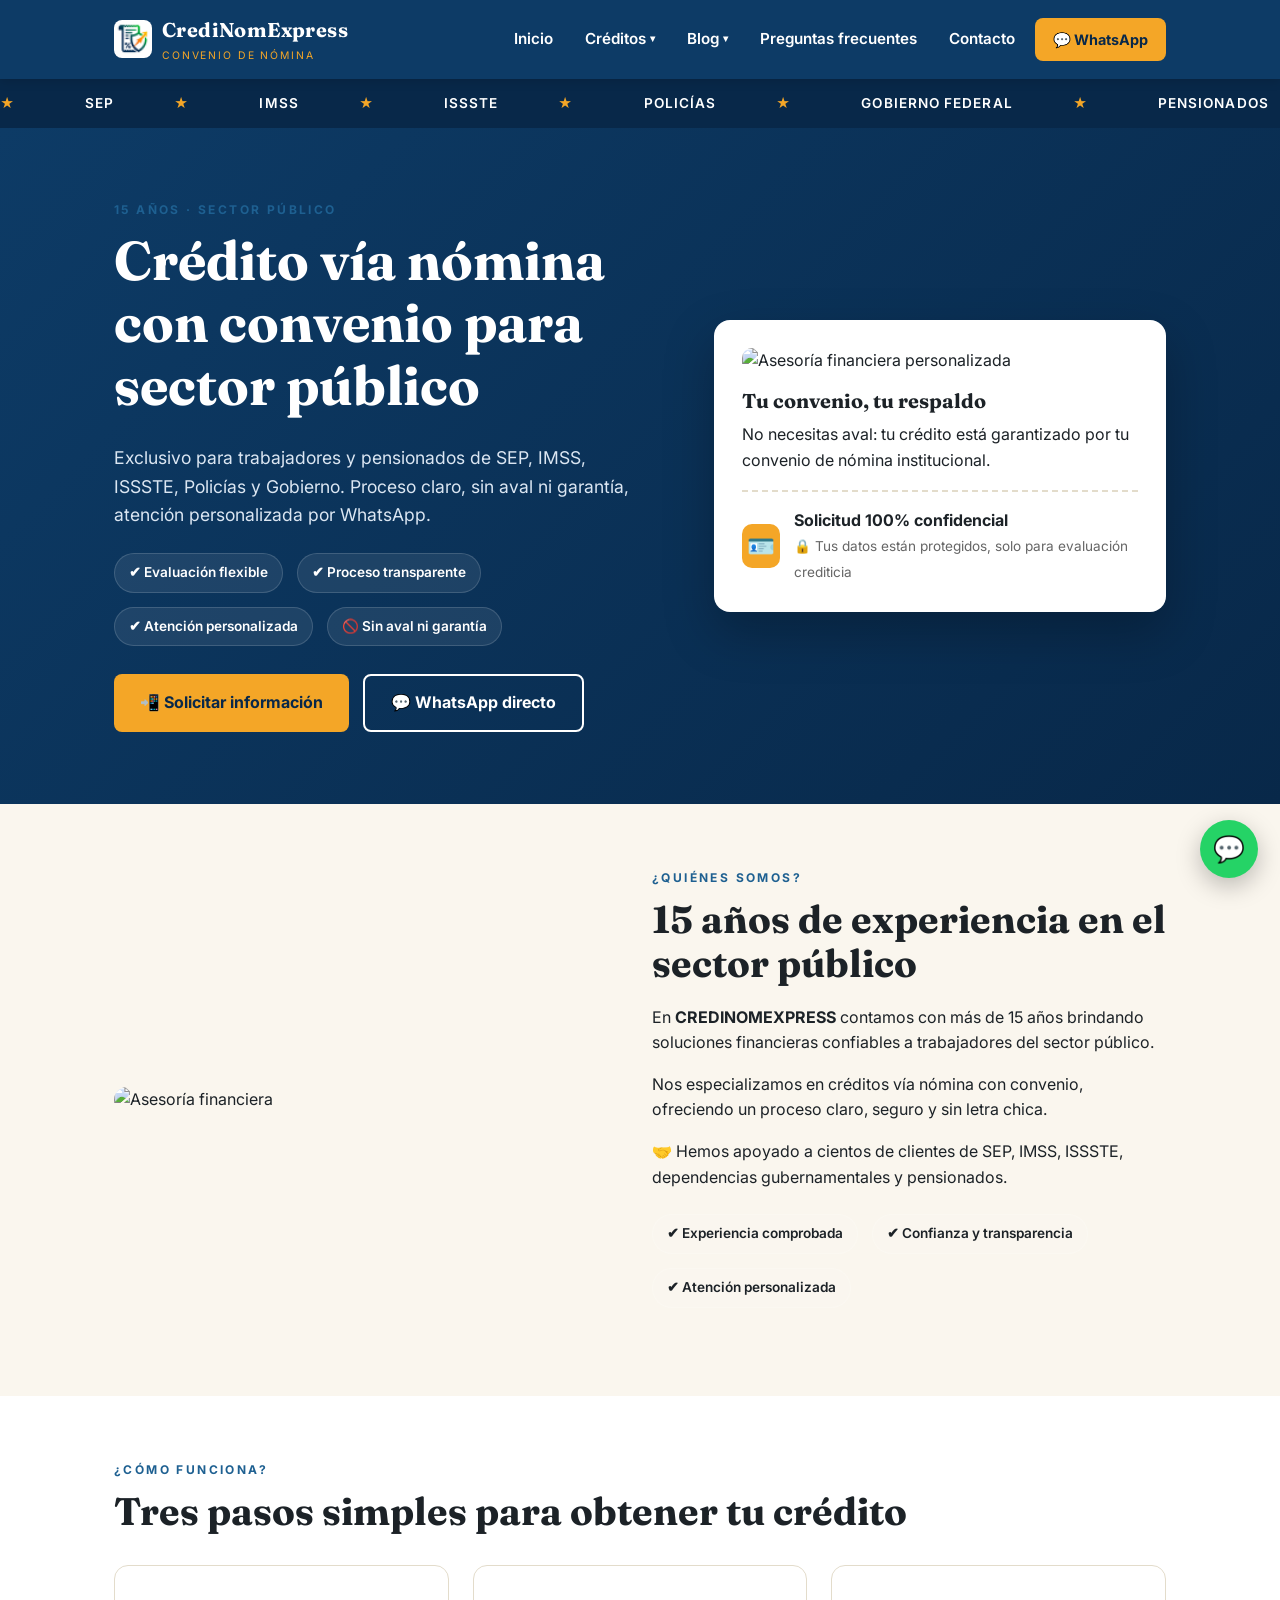
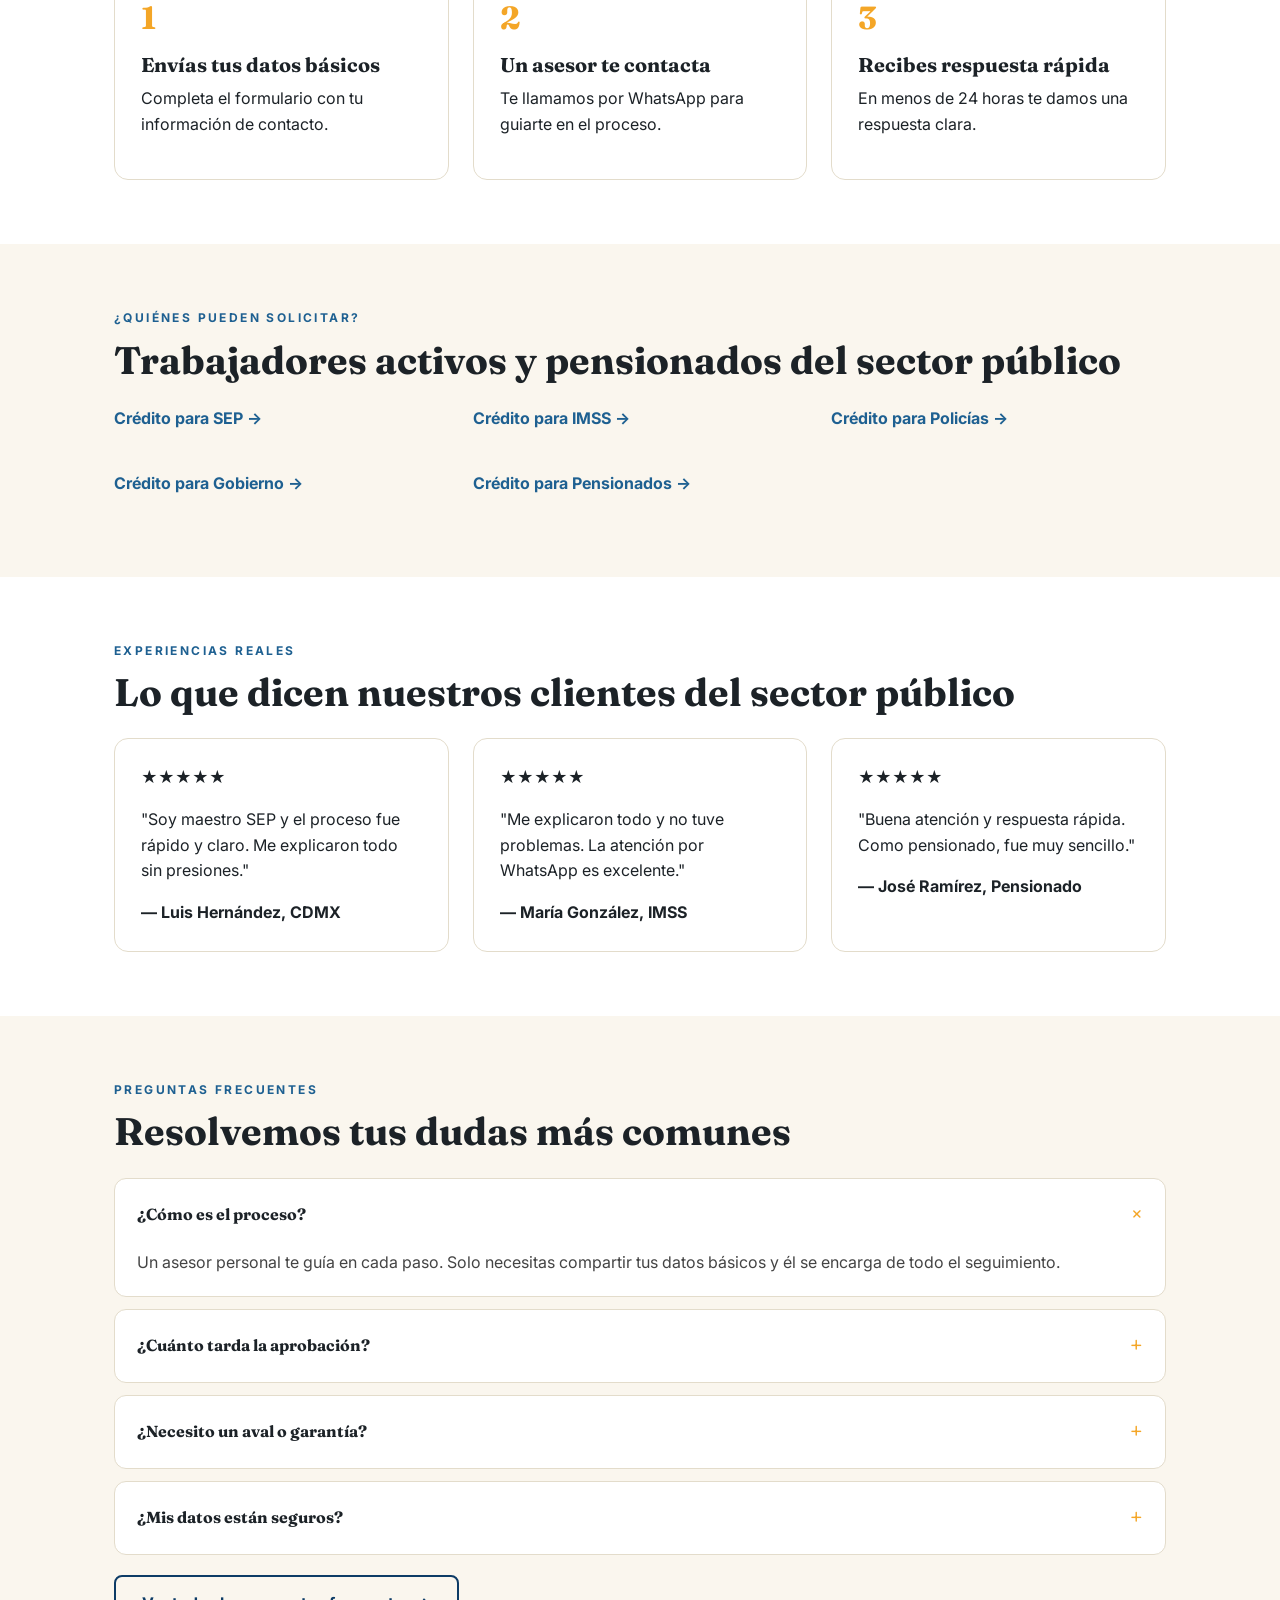
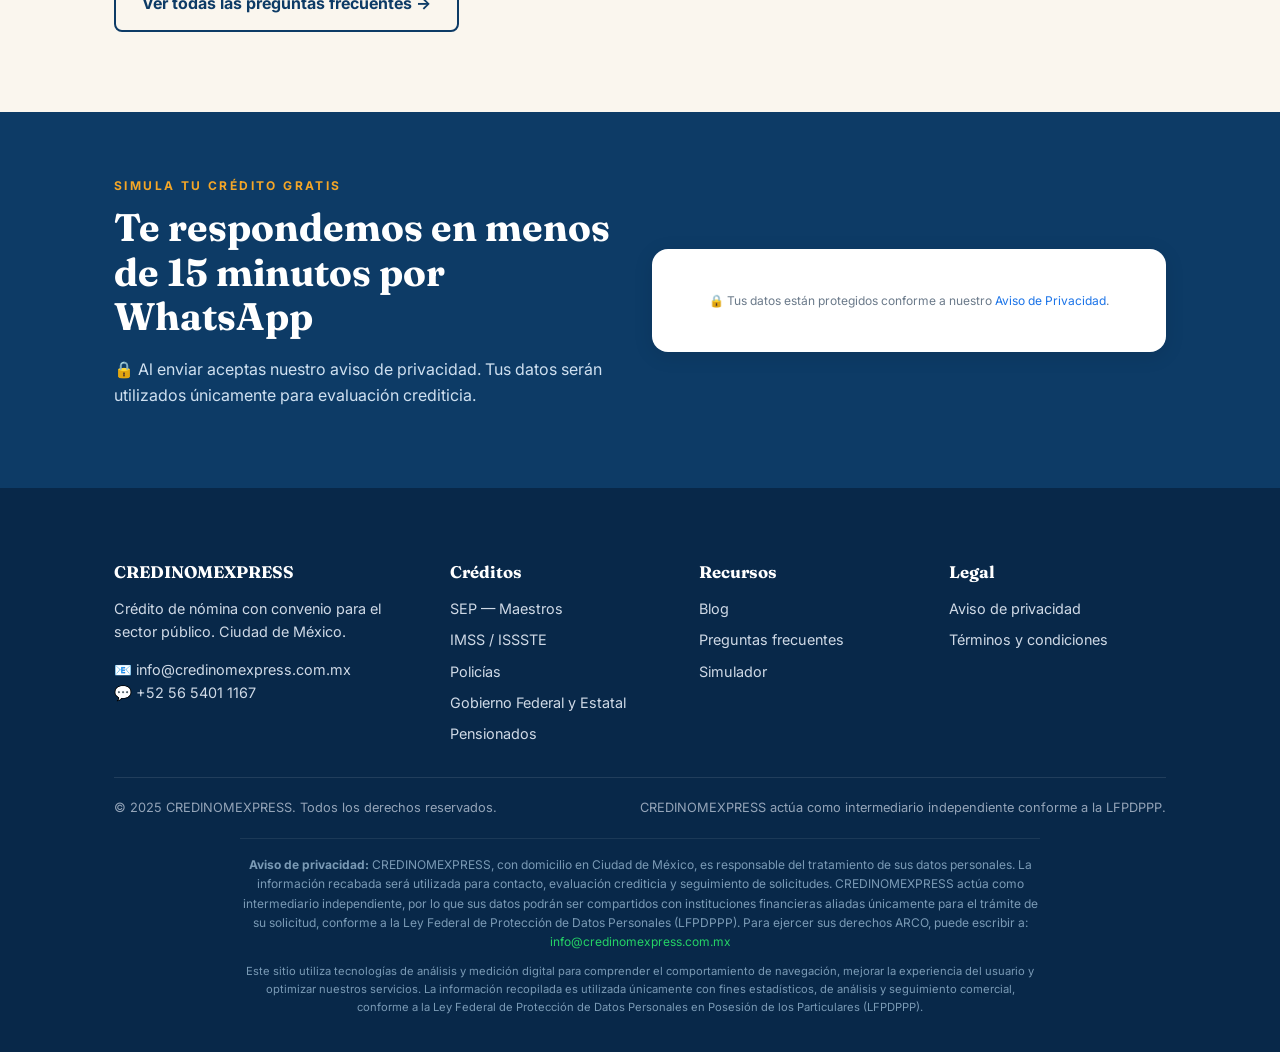
==== index.html @ f8ee7126 "Update index.html" ====
<!DOCTYPE html>
<html lang="es">
<head>
    <meta charset="UTF-8">
    <meta name="viewport" content="width=device-width, initial-scale=1.0">
    <title>Crédito vía nómina para sector público | CrediNomExpress</title>
    <meta name="description" content="Crédito vía nómina con convenio para SEP, IMSS, ISSSTE, policías y pensionados. Sin aval, tasa preferencial. Solicita información gratis.">
    <link rel="canonical" href="https://credinomexpress.com.mx/">
    
    <!-- ===== HREFLANG ===== -->
    <link rel="alternate" hreflang="es-MX" href="https://credinomexpress.com.mx/">
    
    <!-- ===== FAVICON CON RUTAS ABSOLUTAS (RESPALDO) ===== -->
    <link rel="icon" href="https://credinomexpress.github.io/nomina/favicon.ico" sizes="any">
    <link rel="icon" type="image/png" sizes="32x32" href="https://credinomexpress.github.io/nomina/favicon-32x32.png">
    <link rel="icon" type="image/png" sizes="16x16" href="https://credinomexpress.github.io/nomina/favicon-16x16.png">
    <link rel="apple-touch-icon" sizes="180x180" href="https://credinomexpress.github.io/nomina/apple-touch-icon.png">
    <link rel="manifest" href="https://credinomexpress.github.io/nomina/site.webmanifest">
    
    <!-- ===== FUENTES Y ESTILOS ===== -->
    <link rel="preconnect" href="https://fonts.googleapis.com">
    <link rel="preconnect" href="https://fonts.gstatic.com" crossorigin>
    <link href="https://fonts.googleapis.com/css2?family=Fraunces:ital,opsz,wght@0,9..144,400..900;1,9..144,400..700&family=Inter:wght@400;500;600;700;800&display=swap" rel="stylesheet">
    <link rel="stylesheet" href="styles.css">
</head>
    
<!-- ===== AGREGADO: Google Analytics (GA4) ===== -->
<script async src="https://www.googletagmanager.com/gtag/js?id=G-FH7D3DF00B"></script>
<script>
window.dataLayer = window.dataLayer || [];
function gtag(){dataLayer.push(arguments);}
gtag('js', new Date());
gtag('config', 'G-FH7D3DF00B');
</script>

<!-- ===== AGREGADO: Meta Pixel (Facebook) ===== -->
<script>
!function(f,b,e,v,n,t,s)
{if(f.fbq)return;n=f.fbq=function(){n.callMethod?
n.callMethod.apply(n,arguments):n.queue.push(arguments)};
if(!f._fbq)f._fbq=n;n.push=n;n.loaded=!0;n.version='2.0';
n.queue=[];t=b.createElement(e);t.async=!0;
t.src=v;s=b.getElementsByTagName(e)[0];
s.parentNode.insertBefore(t,s)}(window, document,'script',
'https://connect.facebook.net/en_US/fbevents.js');
fbq('init', '1771130073850410');
fbq('track', 'PageView');
</script>
<noscript><img height="1" width="1" style="display:none"
src="https://www.facebook.com/tr?id=1771130073850410&ev=PageView&noscript=1"
/></noscript>
<!-- End Meta Pixel Code -->

<!-- ===== AGREGADO: Microsoft Clarity ===== -->
<script type="text/javascript">
    (function(c,l,a,r,i,t,y){
        c[a]=c[a]||function(){(c[a].q=c[a].q||[]).push(arguments)};
        t=l.createElement(r);t.async=1;t.src="https://www.clarity.ms/tag/"+i;
        y=l.getElementsByTagName(r)[0];y.parentNode.insertBefore(t,y);
    })(window, document, "clarity", "script", "wp3h6t6vh0");
</script>

<meta property="og:url" content="https://credinomexpress.com.mx/">
<meta property="og:title" content="Crédito vía nómina para sector público | CrediNomExpress">
<meta property="og:description" content="Crédito vía nómina con convenio para SEP, IMSS, ISSSTE, policías y pensionados. Sin aval, tasa preferencial.">
<meta name="twitter:card" content="summary_large_image">
<meta name="twitter:title" content="Crédito vía nómina para sector público | CrediNomExpress">
<meta name="twitter:description" content="Crédito vía nómina con convenio para SEP, IMSS, ISSSTE, policías y pensionados. Sin aval, tasa preferencial.">

<!-- ===== AGREGADO: Schema.org ===== -->
<script type="application/ld+json">
{
  "@context": "https://schema.org",
  "@type": "FinancialService",
  "name": "CrediNomExpress",
  "image": "https://credinomexpress.github.io/convenionomina/favicon.jpg",
  "url": "https://credinomexpress.github.io/nomina/",
  "telephone": "+52 56 5401 1167",
  "priceRange": "$$",
  "description": "Crédito vía nómina con convenio para trabajadores del sector público en México.",
  "address": {
    "@type": "PostalAddress",
    "streetAddress": "Ciudad de México",
    "addressLocality": "Ciudad de México",
    "postalCode": "07000",
    "addressCountry": "MX"
  },
  "areaServed": "MX",
  "sameAs": ["https://wa.me/525654011167"]
}
</script>

<script type="application/ld+json">
{
  "@context": "https://schema.org",
  "@type": "FAQPage",
  "mainEntity": [
    {
      "@type": "Question",
      "name": "¿Cuánto tiempo tarda la aprobación?",
      "acceptedAnswer": {
        "@type": "Answer",
        "text": "La pre-aprobación se entrega en menos de 24 horas hábiles."
      }
    },
    {
      "@type": "Question",
      "name": "¿Necesito un aval?",
      "acceptedAnswer": {
        "@type": "Answer",
        "text": "No, el crédito está respaldado por tu convenio de nómina."
      }
    },
    {
      "@type": "Question",
      "name": "¿Qué documentos necesito?",
      "acceptedAnswer": {
        "@type": "Answer",
        "text": "Identificación oficial, comprobante de nómina y CURP."
      }
    }
  ]
}
</script>

</head>
<body>

<header class="site">
  <div class="nav">
    <a href="index.html" class="brand">
     <img src="https://credinomexpress.github.io/nomina/favicon-32x32.png" alt="CrediNomExpress" width="32" height="32">
      <span>CrediNomExpress<span class="sub">Convenio de nómina</span></span>
    </a>
    <button class="nav-toggle" aria-label="Abrir menú">☰</button>
    <nav class="menu">
      <ul>
        <li><a href="index.html" class="top">Inicio</a></li>
        <li>
          <a href="#" class="top">Créditos <span class="caret">▾</span></a>
          <ul class="submenu">
            <li><a href="sep.html"><span class="icon">👩‍🏫</span> SEP — Maestros</a></li>
            <li><a href="imss.html"><span class="icon">🏥</span> IMSS / ISSSTE</a></li>
            <li><a href="policias.html"><span class="icon">👮</span> Policías</a></li>
            <li><a href="gobierno.html"><span class="icon">🏛️</span> Gobierno Federal y Estatal</a></li>
            <li><a href="pensionados.html"><span class="icon">👴</span> Pensionados</a></li>
          </ul>
        </li>
        <li>
          <a href="blog.html" class="top">Blog <span class="caret">▾</span></a>
          <ul class="submenu">
            <li><a href="blog.html"><span class="icon">📰</span> Todos los artículos</a></li>
            <li><a href="que-es-credito-nomina.html"><span class="icon">📘</span> Qué es un crédito vía nómina</a></li>
            <li><a href="requisitos-pensionados.html"><span class="icon">👴</span> Requisitos para pensionados</a></li>
            <li><a href="mejorar-buro-credito.html"><span class="icon">📈</span> Cómo mejorar tu buró</a></li>
          </ul>
        </li>
        <li><a href="faqs.html" class="top">Preguntas frecuentes</a></li>
        <li><a href="index.html#contacto" class="top">Contacto</a></li>
      </ul>
      <a href="https://wa.me/525654011167?text=Hola,%20quiero%20información%20sobre%20el%20crédito%20vía%20nómina" class="cta-mini">💬 WhatsApp</a>
    </nav>
  </div>
</header>

<div class="cred-bar">
  <div class="cred-track">
    <span>★</span>SEP <span>★</span> IMSS <span>★</span> ISSSTE <span>★</span> Policías <span>★</span> Gobierno Federal <span>★</span> Pensionados
    <span>★</span>SEP <span>★</span> IMSS <span>★</span> ISSSTE <span>★</span> Policías <span>★</span> Gobierno Federal <span>★</span> Pensionados
  </div>
</div>

<section class="hero">
  <div class="container">
    <div>
      <div class="eyebrow">15 años · Sector público</div>
      <h1>Crédito vía nómina con convenio para sector público</h1>
      <p class="lead">Exclusivo para trabajadores y pensionados de SEP, IMSS, ISSSTE, Policías y Gobierno. Proceso claro, sin aval ni garantía, atención personalizada por WhatsApp.</p>
      <ul class="checks">
        <li>✔ Evaluación flexible</li>
        <li>✔ Proceso transparente</li>
        <li>✔ Atención personalizada</li>
        <li>🚫 Sin aval ni garantía</li>
      </ul>
      <div class="hero-actions">
        <a href="#formulario" class="btn btn-primary">📲 Solicitar información</a>
        <a href="https://wa.me/525654011167?text=Hola,%20quiero%20información%20sobre%20el%20crédito%20vía%20nómina" class="btn btn-ghost">💬 WhatsApp directo</a>
      </div>
    </div>
    <div class="hero-card">
      <img src="https://images.pexels.com/photos/3184292/pexels-photo-3184292.jpeg?auto=compress&w=800" alt="Asesoría financiera personalizada">
      <h3>Tu convenio, tu respaldo</h3>
      <p>No necesitas aval: tu crédito está garantizado por tu convenio de nómina institucional.</p>
      <div class="id-badge">
        <div class="dot">🪪</div>
        <div>
          <strong>Solicitud 100% confidencial</strong><br>
          <span style="font-size:.85rem;color:#666">🔒 Tus datos están protegidos, solo para evaluación crediticia</span>
        </div>
      </div>
    </div>
  </div>
</section>

<section class="section" id="nosotros">
  <div class="container grid grid-2" style="align-items:center;">
    <div>
      <img src="https://images.pexels.com/photos/3184465/pexels-photo-3184465.jpeg?auto=compress&w=800" alt="Asesoría financiera" style="border-radius:14px;">
    </div>
    <div>
      <div class="eyebrow">¿Quiénes somos?</div>
      <h2>15 años de experiencia en el sector público</h2>
      <p>En <strong>CREDINOMEXPRESS</strong> contamos con más de 15 años brindando soluciones financieras confiables a trabajadores del sector público.</p>
      <p>Nos especializamos en créditos vía nómina con convenio, ofreciendo un proceso claro, seguro y sin letra chica.</p>
      <p>🤝 Hemos apoyado a cientos de clientes de SEP, IMSS, ISSSTE, dependencias gubernamentales y pensionados.</p>
      <ul class="checks">
        <li>✔ Experiencia comprobada</li>
        <li>✔ Confianza y transparencia</li>
        <li>✔ Atención personalizada</li>
      </ul>
    </div>
  </div>
</section>

<section class="section" style="background:#fff;" id="como-funciona">
  <div class="container">
    <div class="eyebrow">¿Cómo funciona?</div>
    <h2>Tres pasos simples para obtener tu crédito</h2>
    <div class="grid grid-3" style="margin-top:32px;">
      <div class="card">
        <div class="num">1</div>
        <h3>Envías tus datos básicos</h3>
        <p>Completa el formulario con tu información de contacto.</p>
      </div>
      <div class="card">
        <div class="num">2</div>
        <h3>Un asesor te contacta</h3>
        <p>Te llamamos por WhatsApp para guiarte en el proceso.</p>
      </div>
      <div class="card">
        <div class="num">3</div>
        <h3>Recibes respuesta rápida</h3>
        <p>En menos de 24 horas te damos una respuesta clara.</p>
      </div>
    </div>
  </div>
</section>

<section class="section" id="quienes-pueden">
  <div class="container">
    <div class="eyebrow">¿Quiénes pueden solicitar?</div>
    <h2>Trabajadores activos y pensionados del sector público</h2>
    <div class="grid grid-3" style="margin-top:24px;">
      <p><a href="sep.html" style="font-weight:700;color:var(--blue);">Crédito para SEP →</a></p>
      <p><a href="imss.html" style="font-weight:700;color:var(--blue);">Crédito para IMSS →</a></p>
      <p><a href="policias.html" style="font-weight:700;color:var(--blue);">Crédito para Policías →</a></p>
      <p><a href="gobierno.html" style="font-weight:700;color:var(--blue);">Crédito para Gobierno →</a></p>
      <p><a href="pensionados.html" style="font-weight:700;color:var(--blue);">Crédito para Pensionados →</a></p>
    </div>
  </div>
</section>

<section class="section" style="background:#fff;">
  <div class="container">
    <div class="eyebrow">Experiencias reales</div>
    <h2>Lo que dicen nuestros clientes del sector público</h2>
    <div class="grid grid-3" style="margin-top:24px;">
      <div class="card">
        <p>★★★★★</p>
        <p>"Soy maestro SEP y el proceso fue rápido y claro. Me explicaron todo sin presiones."</p>
        <strong>— Luis Hernández, CDMX</strong>
      </div>
      <div class="card">
        <p>★★★★★</p>
        <p>"Me explicaron todo y no tuve problemas. La atención por WhatsApp es excelente."</p>
        <strong>— María González, IMSS</strong>
      </div>
      <div class="card">
        <p>★★★★★</p>
        <p>"Buena atención y respuesta rápida. Como pensionado, fue muy sencillo."</p>
        <strong>— José Ramírez, Pensionado</strong>
      </div>
    </div>
  </div>
</section>

<section class="section">
  <div class="container">
    <div class="eyebrow">Preguntas frecuentes</div>
    <h2>Resolvemos tus dudas más comunes</h2>
    <div style="margin-top:24px;">
      <details class="faq-item" open>
        <summary>¿Cómo es el proceso?</summary>
        <div class="answer">Un asesor personal te guía en cada paso. Solo necesitas compartir tus datos básicos y él se encarga de todo el seguimiento.</div>
      </details>
      <details class="faq-item">
        <summary>¿Cuánto tarda la aprobación?</summary>
        <div class="answer">Generalmente recibes una respuesta definitiva en menos de 24 horas hábiles después de enviar tu información.</div>
      </details>
      <details class="faq-item">
        <summary>¿Necesito un aval o garantía?</summary>
        <div class="answer">No. El crédito está respaldado por tu convenio de nómina, no requieres aval ni garantía adicional.</div>
      </details>
      <details class="faq-item">
        <summary>¿Mis datos están seguros?</summary>
        <div class="answer">Sí. Cumplimos con la Ley Federal de Protección de Datos Personales. Tus datos se usan únicamente para evaluación crediticia.</div>
      </details>
    </div>
    <p style="margin-top:20px;"><a href="faqs.html" class="btn btn-outline-navy">Ver todas las preguntas frecuentes →</a></p>
  </div>
</section>

<!-- ===== FORMULARIO HUBSPOT ===== -->
<section class="section" id="formulario" style="background:var(--navy);color:#fff;">
  <div class="container grid grid-2" style="align-items:center;">
    <div>
      <div class="eyebrow" style="color:var(--amber);">Simula tu crédito GRATIS</div>
      <h2>Te respondemos en menos de 15 minutos por WhatsApp</h2>
      <p style="color:#cfe0f0;">🔒 Al enviar aceptas nuestro aviso de privacidad. Tus datos serán utilizados únicamente para evaluación crediticia.</p>
    </div>
    
    <!-- ===== FORMULARIO HUBSPOT ===== -->
    <div style="background:#fff;border-radius:16px;padding:30px;box-shadow:0 4px 20px rgba(0,0,0,0.1);">
      <div class="hs-form-frame" data-region="na1" data-form-id="e3d33ce1-05ed-4b65-8d20-032bb84ae0b3" data-portal-id="51668399"></div>
      <p style="font-size:0.75rem;color:#6b7a8a;margin-top:12px;text-align:center;">
        🔒 Tus datos están protegidos conforme a nuestro <a href="#" style="color:#1a73e8;">Aviso de Privacidad</a>.
      </p>
    </div>
  </div>
</section>
<script src="https://js.hsforms.net/forms/embed/51668399.js" defer></script>

<footer class="site" id="contacto">
  <div class="container">
    <div class="foot-grid">
      <div>
        <h4>CREDINOMEXPRESS</h4>
        <p>Crédito de nómina con convenio para el sector público. Ciudad de México.</p>
        <p>📧 info@credinomexpress.com.mx<br>💬 <a href="https://wa.me/525654011167">+52 56 5401 1167</a></p>
      </div>
      <div>
        <h4>Créditos</h4>
        <ul>
          <li><a href="sep.html">SEP — Maestros</a></li>
          <li><a href="imss.html">IMSS / ISSSTE</a></li>
          <li><a href="policias.html">Policías</a></li>
          <li><a href="gobierno.html">Gobierno Federal y Estatal</a></li>
          <li><a href="pensionados.html">Pensionados</a></li>
        </ul>
      </div>
      <div>
        <h4>Recursos</h4>
        <ul>
          <li><a href="blog.html">Blog</a></li>
          <li><a href="faqs.html">Preguntas frecuentes</a></li>
          <li><a href="index.html#formulario">Simulador</a></li>
        </ul>
      </div>
      <div>
        <h4>Legal</h4>
        <ul>
          <li><a href="#">Aviso de privacidad</a></li>
          <li><a href="#">Términos y condiciones</a></li>
        </ul>
      </div>
    </div>
    <div class="foot-bottom">
      <span>© 2025 CREDINOMEXPRESS. Todos los derechos reservados.</span>
      <span>CREDINOMEXPRESS actúa como intermediario independiente conforme a la LFPDPPP.</span>
    </div>
    <!-- ===== AGREGADO: Aviso de privacidad extendido ===== -->
    <div style="margin-top:20px;padding-top:16px;border-top:1px solid rgba(255,255,255,0.08);font-size:0.75rem;color:#7a9ab5;text-align:center;max-width:800px;margin-left:auto;margin-right:auto;">
      <p><b>Aviso de privacidad:</b> CREDINOMEXPRESS, con domicilio en Ciudad de México, es responsable del tratamiento de sus datos personales. La información recabada será utilizada para contacto, evaluación crediticia y seguimiento de solicitudes. CREDINOMEXPRESS actúa como intermediario independiente, por lo que sus datos podrán ser compartidos con instituciones financieras aliadas únicamente para el trámite de su solicitud, conforme a la Ley Federal de Protección de Datos Personales (LFPDPPP). Para ejercer sus derechos ARCO, puede escribir a: <a href="mailto:info@credinomexpress.com.mx" style="color:#25D366;">info@credinomexpress.com.mx</a></p>
      <p style="margin-top:12px;font-size:0.7rem;">Este sitio utiliza tecnologías de análisis y medición digital para comprender el comportamiento de navegación, mejorar la experiencia del usuario y optimizar nuestros servicios. La información recopilada es utilizada únicamente con fines estadísticos, de análisis y seguimiento comercial, conforme a la Ley Federal de Protección de Datos Personales en Posesión de los Particulares (LFPDPPP).</p>
    </div>
  </div>
</footer>

<a href="https://wa.me/525654011167?text=Hola,%20quiero%20información%20sobre%20el%20crédito%20vía%20nómina%20para%20sector%20público." 
   class="wa-float" 
   aria-label="WhatsApp">💬</a>

<script>

// ============================================================
// ===== VALIDACIÓN DE TELÉFONO =====
// ============================================================

function validatePhone(input) {

    input.value = input.value.replace(/\D/g, '').slice(0, 10);

    const errorDiv = document.getElementById('error-telefono');

    if (input.value.length > 0 && input.value.length !== 10) {

        if (errorDiv) {
            errorDiv.style.display = 'block';
        }

        input.style.borderColor = '#e53935';
        input.style.background = '#fff5f5';

    } else {

        if (errorDiv) {
            errorDiv.style.display = 'none';
        }

        input.style.borderColor = 'var(--line)';
        input.style.background = '#ffffff';
    }
}


// ============================================================
// ===== ENVÍO DEL FORMULARIO =====
// ============================================================

function enviarFormulario() {

    // ... resto del código

}


// ============================================================
// ===== SMOOTH SCROLL PARA ENLACES INTERNOS =====
// ============================================================

document.querySelectorAll('a[href^="#"]').forEach(function(anchor) {

    anchor.addEventListener('click', function(e) {

        const target = document.querySelector(this.getAttribute('href'));

        if (target) {

            e.preventDefault();

            target.scrollIntoView({
                behavior: 'smooth'
            });

        }

    });

});

</script>

<!-- ===== MAIN.JS (Menú Hamburguesa y Submenús) ===== -->

<script src="main.js"></script>

</body>
</html>
---- styles.css ----
:root{
  --navy:#0d3b66;
  --navy-dark:#082849;
  --blue:#1e6091;
  --amber:#f4a627;
  --cream:#faf6ee;
  --ink:#1c2227;
  --line:#e3dccb;
  --font-display:"Fraunces", serif;
  --font-body:"Inter", sans-serif;
}

*{box-sizing:border-box;}
html{scroll-behavior:smooth;}
body{
  margin:0;
  font-family:var(--font-body);
  color:var(--ink);
  background:var(--cream);
  line-height:1.6;
}
a{color:inherit;text-decoration:none;}
img{max-width:100%;display:block;}

.container{max-width:1100px;margin:0 auto;padding:0 24px;}

/* ===== HEADER ===== */
header.site{
  background:var(--navy);
  color:#fff;
  position:sticky;
  top:0;
  z-index:100;
  box-shadow:0 2px 10px rgba(0,0,0,.15);
}
.nav{
  display:flex;
  align-items:center;
  justify-content:space-between;
  padding:14px 24px;
  max-width:1100px;
  margin:0 auto;
  position:relative;
}
.brand{
  display:flex;
  align-items:center;
  gap:10px;
  font-family:var(--font-display);
  font-weight:700;
  font-size:1.25rem;
  letter-spacing:.02em;
  z-index:101;
}
.brand img{width:38px;height:38px;border-radius:8px;}
.brand .sub{
  display:block;
  font-family:var(--font-body);
  font-weight:400;
  font-size:.65rem;
  letter-spacing:.18em;
  text-transform:uppercase;
  color:var(--amber);
  margin-top:2px;
}

/* ===== BOTÓN HAMBURGUESA (SIEMPRE VISIBLE EN MÓVIL) ===== */
.nav-toggle{
  display:none;
  background:none;
  border:0;
  color:#fff;
  font-size:1.8rem;
  cursor:pointer;
  padding:4px 8px;
  z-index:101;
  line-height:1;
  font-weight:300;
}

/* ===== MENÚ PRINCIPAL ===== */
nav.menu{
  display:flex;
  gap:6px;
  align-items:center;
}
nav.menu > ul{
  display:flex;
  gap:4px;
  list-style:none;
  margin:0;
  padding:0;
  align-items:center;
}
nav.menu > ul > li{
  position:relative;
}
nav.menu a.top{
  display:flex;
  align-items:center;
  gap:4px;
  padding:10px 14px;
  font-size:.95rem;
  font-weight:600;
  border-radius:6px;
  transition:background .15s;
  white-space:nowrap;
}
nav.menu a.top:hover, nav.menu li.open > a.top{
  background:rgba(255,255,255,.1);
}
nav.menu .caret{
  font-size:.65em;
  transition:transform .15s;
}
nav.menu li.open .caret{
  transform:rotate(180deg);
}

.submenu{
  position:absolute;
  top:100%;
  left:0;
  min-width:230px;
  background:#fff;
  color:var(--ink);
  border-radius:10px;
  box-shadow:0 12px 30px rgba(0,0,0,.18);
  padding:8px;
  list-style:none;
  margin:8px 0 0;
  opacity:0;
  visibility:hidden;
  transform:translateY(8px);
  transition:opacity .15s, transform .15s, visibility .15s;
}
nav.menu li.open .submenu, nav.menu li:hover .submenu{
  opacity:1;
  visibility:visible;
  transform:translateY(0);
}
.submenu li a{
  display:flex;
  align-items:center;
  gap:10px;
  padding:9px 12px;
  border-radius:7px;
  font-size:.9rem;
  font-weight:500;
  color:var(--navy-dark);
}
.submenu li a:hover{
  background:var(--cream);
  color:var(--blue);
}
.submenu .icon{
  font-size:1.1em;
}

.cta-mini{
  background:var(--amber);
  color:var(--navy-dark);
  padding:10px 18px;
  border-radius:8px;
  font-weight:700;
  font-size:.9rem;
}
.cta-mini:hover{
  background:#ffb845;
}

/* ===== HERO / SECTIONS shared ===== */
.section{padding:64px 0;}
.section.tight{padding:40px 0;}
.eyebrow{
  font-family:var(--font-body);
  text-transform:uppercase;
  letter-spacing:.2em;
  font-size:.75rem;
  font-weight:700;
  color:var(--blue);
  margin-bottom:10px;
}
h1,h2,h3{
  font-family:var(--font-display);
  line-height:1.15;
  margin:0 0 .5em;
}
h1{
  font-size:clamp(2.2rem,5vw,3.4rem);
  font-weight:700;
}
h2{
  font-size:clamp(1.6rem,3.5vw,2.4rem);
  font-weight:700;
}
h3{
  font-size:1.25rem;
  font-weight:700;
}
p{margin:0 0 1em;}

.btn{
  display:inline-flex;
  align-items:center;
  gap:8px;
  padding:14px 26px;
  border-radius:8px;
  font-weight:700;
  font-size:1rem;
  transition:transform .12s, box-shadow .12s;
}
.btn-primary{
  background:var(--amber);
  color:var(--navy-dark);
}
.btn-primary:hover{
  transform:translateY(-2px);
  box-shadow:0 8px 20px rgba(244,166,39,.4);
}
.btn-ghost{
  background:transparent;
  border:2px solid #fff;
  color:#fff;
}
.btn-ghost:hover{
  background:rgba(255,255,255,.1);
}
.btn-outline-navy{
  border:2px solid var(--navy);
  color:var(--navy);
}
.btn-outline-navy:hover{
  background:var(--navy);
  color:#fff;
}

/* signature credential bar */
.cred-bar{
  background:var(--navy-dark);
  color:#fff;
  overflow:hidden;
  position:relative;
}
.cred-track{
  display:flex;
  gap:60px;
  white-space:nowrap;
  padding:14px 0;
  animation:scroll-cred 40s linear infinite;
  font-family:var(--font-body);
  font-weight:600;
  letter-spacing:.08em;
  font-size:.85rem;
  text-transform:uppercase;
}
.cred-track span{
  color:var(--amber);
  margin-right:10px;
}
@keyframes scroll-cred{
  from{transform:translateX(0);}
  to{transform:translateX(-50%);}
}
@media (prefers-reduced-motion: reduce){
  .cred-track{animation:none;overflow-x:auto;}
}

/* hero */
.hero{
  background:linear-gradient(135deg,var(--navy) 0%, var(--navy-dark) 100%);
  color:#fff;
  position:relative;
}
.hero .container{
  display:grid;
  grid-template-columns:1.1fr .9fr;
  gap:48px;
  align-items:center;
  padding:72px 24px;
}
.hero h1 em{
  font-style:italic;
  color:var(--amber);
}
.hero .lead{
  font-size:1.1rem;
  color:#dbe6f2;
  max-width:520px;
}
.checks{
  list-style:none;
  padding:0;
  margin:24px 0;
  display:flex;
  flex-wrap:wrap;
  gap:14px;
}
.checks li{
  background:rgba(255,255,255,.08);
  border:1px solid rgba(255,255,255,.15);
  padding:8px 14px;
  border-radius:999px;
  font-size:.85rem;
  font-weight:600;
}
.hero-actions{
  display:flex;
  gap:14px;
  flex-wrap:wrap;
  margin-top:28px;
}
.hero-card{
  background:#fff;
  border-radius:16px;
  padding:28px;
  color:var(--ink);
  box-shadow:0 20px 50px rgba(0,0,0,.25);
}
.hero-card img{
  border-radius:10px;
  margin-bottom:16px;
}
.hero-card .id-badge{
  display:flex;
  align-items:center;
  gap:14px;
  border-top:2px dashed var(--line);
  padding-top:16px;
  margin-top:16px;
}
.id-badge .dot{
  width:44px;
  height:44px;
  border-radius:10px;
  background:var(--amber);
  display:flex;
  align-items:center;
  justify-content:center;
  font-size:1.4rem;
}

/* cards grid */
.grid{display:grid;gap:24px;}
.grid-3{grid-template-columns:repeat(3,1fr);}
.grid-2{grid-template-columns:repeat(2,1fr);}
.card{
  background:#fff;
  border:1px solid var(--line);
  border-radius:14px;
  padding:26px;
}
.card .num{
  font-family:var(--font-display);
  font-size:2rem;
  color:var(--amber);
  font-weight:700;
  margin-bottom:10px;
}

/* breadcrumb / page header */
.page-head{
  background:var(--navy);
  color:#fff;
  padding:48px 0 36px;
}
.page-head .crumb{
  font-size:.85rem;
  color:#bcd0e4;
  margin-bottom:8px;
}
.page-head .crumb a{
  color:var(--amber);
}

/* blog cards */
.post-card{
  background:#fff;
  border:1px solid var(--line);
  border-radius:14px;
  overflow:hidden;
  display:flex;
  flex-direction:column;
}
.post-card img{
  height:170px;
  object-fit:cover;
}
.post-card .body{
  padding:22px;
  display:flex;
  flex-direction:column;
  gap:8px;
  flex:1;
}
.post-card .tag{
  align-self:flex-start;
  background:var(--cream);
  color:var(--blue);
  font-size:.72rem;
  font-weight:700;
  text-transform:uppercase;
  letter-spacing:.08em;
  padding:4px 10px;
  border-radius:999px;
}
.post-card .meta{
  font-size:.8rem;
  color:#7a7a7a;
}
.post-card .more{
  margin-top:auto;
  font-weight:700;
  color:var(--blue);
}

/* article */
.article{max-width:720px;margin:0 auto;}
.article img.cover{
  border-radius:14px;
  margin-bottom:8px;
}
.article h2{margin-top:1.4em;}
.article ul{padding-left:1.2em;}
.article blockquote{
  border-left:4px solid var(--amber);
  padding:8px 0 8px 18px;
  margin:24px 0;
  font-style:italic;
  color:#555;
}

/* faq */
.faq-item{
  background:#fff;
  border:1px solid var(--line);
  border-radius:12px;
  margin-bottom:12px;
  overflow:hidden;
}
.faq-item summary{
  padding:18px 22px;
  font-weight:700;
  cursor:pointer;
  list-style:none;
  display:flex;
  justify-content:space-between;
  align-items:center;
  font-family:var(--font-display);
}
.faq-item summary::-webkit-details-marker{display:none;}
.faq-item summary::after{
  content:"+";
  font-size:1.4rem;
  color:var(--amber);
  font-weight:700;
  transition:transform .15s;
}
.faq-item[open] summary::after{
  transform:rotate(45deg);
}
.faq-item .answer{
  padding:0 22px 20px;
  color:#444;
}
.faq-cat{
  margin:32px 0 14px;
  font-family:var(--font-display);
  color:var(--navy);
  border-bottom:2px solid var(--amber);
  display:inline-block;
  padding-bottom:4px;
}

/* footer */
footer.site{
  background:var(--navy-dark);
  color:#cfd9e6;
  padding:48px 0 24px;
  font-size:.9rem;
}
.foot-grid{
  display:grid;
  grid-template-columns:1.4fr 1fr 1fr 1fr;
  gap:32px;
  margin-bottom:32px;
}
.foot-grid h4{
  color:#fff;
  font-family:var(--font-display);
  margin-bottom:12px;
  font-size:1.05rem;
}
.foot-grid ul{
  list-style:none;
  padding:0;
  margin:0;
  display:flex;
  flex-direction:column;
  gap:8px;
}
.foot-grid a:hover{
  color:var(--amber);
}
.foot-bottom{
  border-top:1px solid rgba(255,255,255,.1);
  padding-top:20px;
  display:flex;
  justify-content:space-between;
  flex-wrap:wrap;
  gap:12px;
  font-size:.8rem;
  color:#94a4b8;
}

/* whatsapp float */
.wa-float{
  position:fixed;
  bottom:22px;
  right:22px;
  z-index:200;
  background:#25D366;
  color:#fff;
  width:58px;
  height:58px;
  border-radius:50%;
  display:flex;
  align-items:center;
  justify-content:center;
  font-size:1.6rem;
  box-shadow:0 8px 24px rgba(0,0,0,.25);
}

/* ======================================== */
/* ===== RESPONSIVE: CORREGIDO ===== */
/* ======================================== */

@media (max-width: 880px){
  .hero .container{
    grid-template-columns:1fr;
    padding:48px 24px;
  }
  .grid-3{
    grid-template-columns:1fr;
  }
  .grid-2{
    grid-template-columns:1fr;
  }
  .foot-grid{
    grid-template-columns:1fr 1fr;
  }

  /* === BOTÓN HAMBURGUESA: SIEMPRE VISIBLE === */
  .nav-toggle{
    display:block !important;
  }

  /* === MENÚ: OCULTO POR DEFECTO === */
  nav.menu{
    position:fixed;
    top:0;
    left:0;
    right:0;
    bottom:0;
    background:var(--navy);
    flex-direction:column;
    padding:80px 24px 30px;
    transform:translateX(100%);
    transition:transform 0.3s ease;
    overflow-y:auto;
    z-index:100;
    display:flex !important;
    align-items:stretch;
    gap:0;
  }

  /* === MENÚ: VISIBLE CON CLASE "open" === */
  nav.menu.open{
    transform:translateX(0);
  }

  nav.menu > ul{
    flex-direction:column;
    width:100%;
    align-items:stretch;
    gap:2px;
  }

  nav.menu a.top{
    justify-content:space-between;
    padding:14px 16px;
    font-size:1.05rem;
    border-radius:8px;
  }

  /* === SUBMENÚS EN MÓVIL === */
  .submenu{
    position:static;
    opacity:1;
    visibility:visible;
    transform:none;
    box-shadow:none;
    background:rgba(255,255,255,.05);
    display:none;
    margin:0;
    padding:4px 0;
    border-radius:0;
  }

  nav.menu li.open .submenu{
    display:block;
  }

  .submenu li a{
    color:#fff;
    padding:10px 16px 10px 32px;
    font-size:.95rem;
    border-radius:6px;
  }

  .submenu li a:hover{
    background:rgba(255,255,255,.08);
    color:var(--amber);
  }

  /* === BOTÓN CTA EN MÓVIL === */
  .cta-mini{
    order:2;
    margin-top:12px;
    text-align:center;
    justify-content:center;
    display:flex;
  }
}

/* ===== PARA ESCRITORIO: MENÚ SIEMPRE VISIBLE ===== */
@media (min-width: 881px){
  .nav-toggle{
    display:none !important;
  }
  
  nav.menu{
    display:flex !important;
    position:static;
    transform:none !important;
    padding:0;
    background:transparent;
    overflow:visible;
    flex-direction:row;
  }
  
  nav.menu > ul{
    flex-direction:row;
  }
}

/* ======================================== */
/* ===== ESTILOS PARA FORMULARIO HUBSPOT ===== */
/* ======================================== */

/* Contenedor del iframe */
.hs-form-frame iframe {
    width: 100% !important;
    min-height: 480px !important;
    border: none;
    border-radius: 12px;
    background: #fff;
}

/* Campos del formulario */
.hs-form-frame .hs-input {
    border-radius: 8px !important;
    border: 1px solid #d0d7de !important;
    padding: 12px !important;
    font-size: 14px !important;
    font-family: var(--font-body) !important;
    background: #fff !important;
    width: 100% !important;
    transition: border-color 0.2s;
}

.hs-form-frame .hs-input:focus {
    border-color: var(--blue) !important;
    outline: none !important;
    box-shadow: 0 0 0 3px rgba(30, 96, 145, 0.15) !important;
}

/* Etiquetas de los campos */
.hs-form-frame .hs-form-field label {
    font-weight: 600 !important;
    font-size: 0.9rem !important;
    color: var(--ink) !important;
    margin-bottom: 4px !important;
    display: block !important;
}

/* ===== BOTÓN DE ENVÍO - MEJORADO (UNIFICADO) ===== */
.hs-form-frame .hs-button {
    background: var(--amber) !important;
    color: var(--navy-dark) !important;
    border-radius: 50px !important;
    padding: 16px 32px !important;
    font-weight: 800 !important;
    font-size: 1.1rem !important;
    border: none !important;
    cursor: pointer !important;
    transition: all 0.3s !important;
    width: 100% !important;
    text-transform: uppercase !important;
    letter-spacing: 1px !important;
    box-shadow: 0 4px 12px rgba(244, 166, 39, 0.3) !important;
    font-family: var(--font-body) !important;
}

.hs-form-frame .hs-button:hover {
    background: #ffb845 !important;
    transform: translateY(-3px) !important;
    box-shadow: 0 8px 25px rgba(244, 166, 39, 0.5) !important;
}

/* Mensajes de error */
.hs-form-frame .hs-error-msg {
    color: #e53935 !important;
    font-size: 0.8rem !important;
    margin-top: 4px !important;
}

/* Campos con error */
.hs-form-frame .hs-input.error {
    border-color: #e53935 !important;
}

/* ===== AJUSTES RESPONSIVE ===== */
@media (max-width: 768px) {
    .hs-form-frame iframe {
        min-height: 550px !important;
    }
}

@media (max-width: 480px) {
    .hs-form-frame iframe {
        min-height: 600px !important;
    }
}
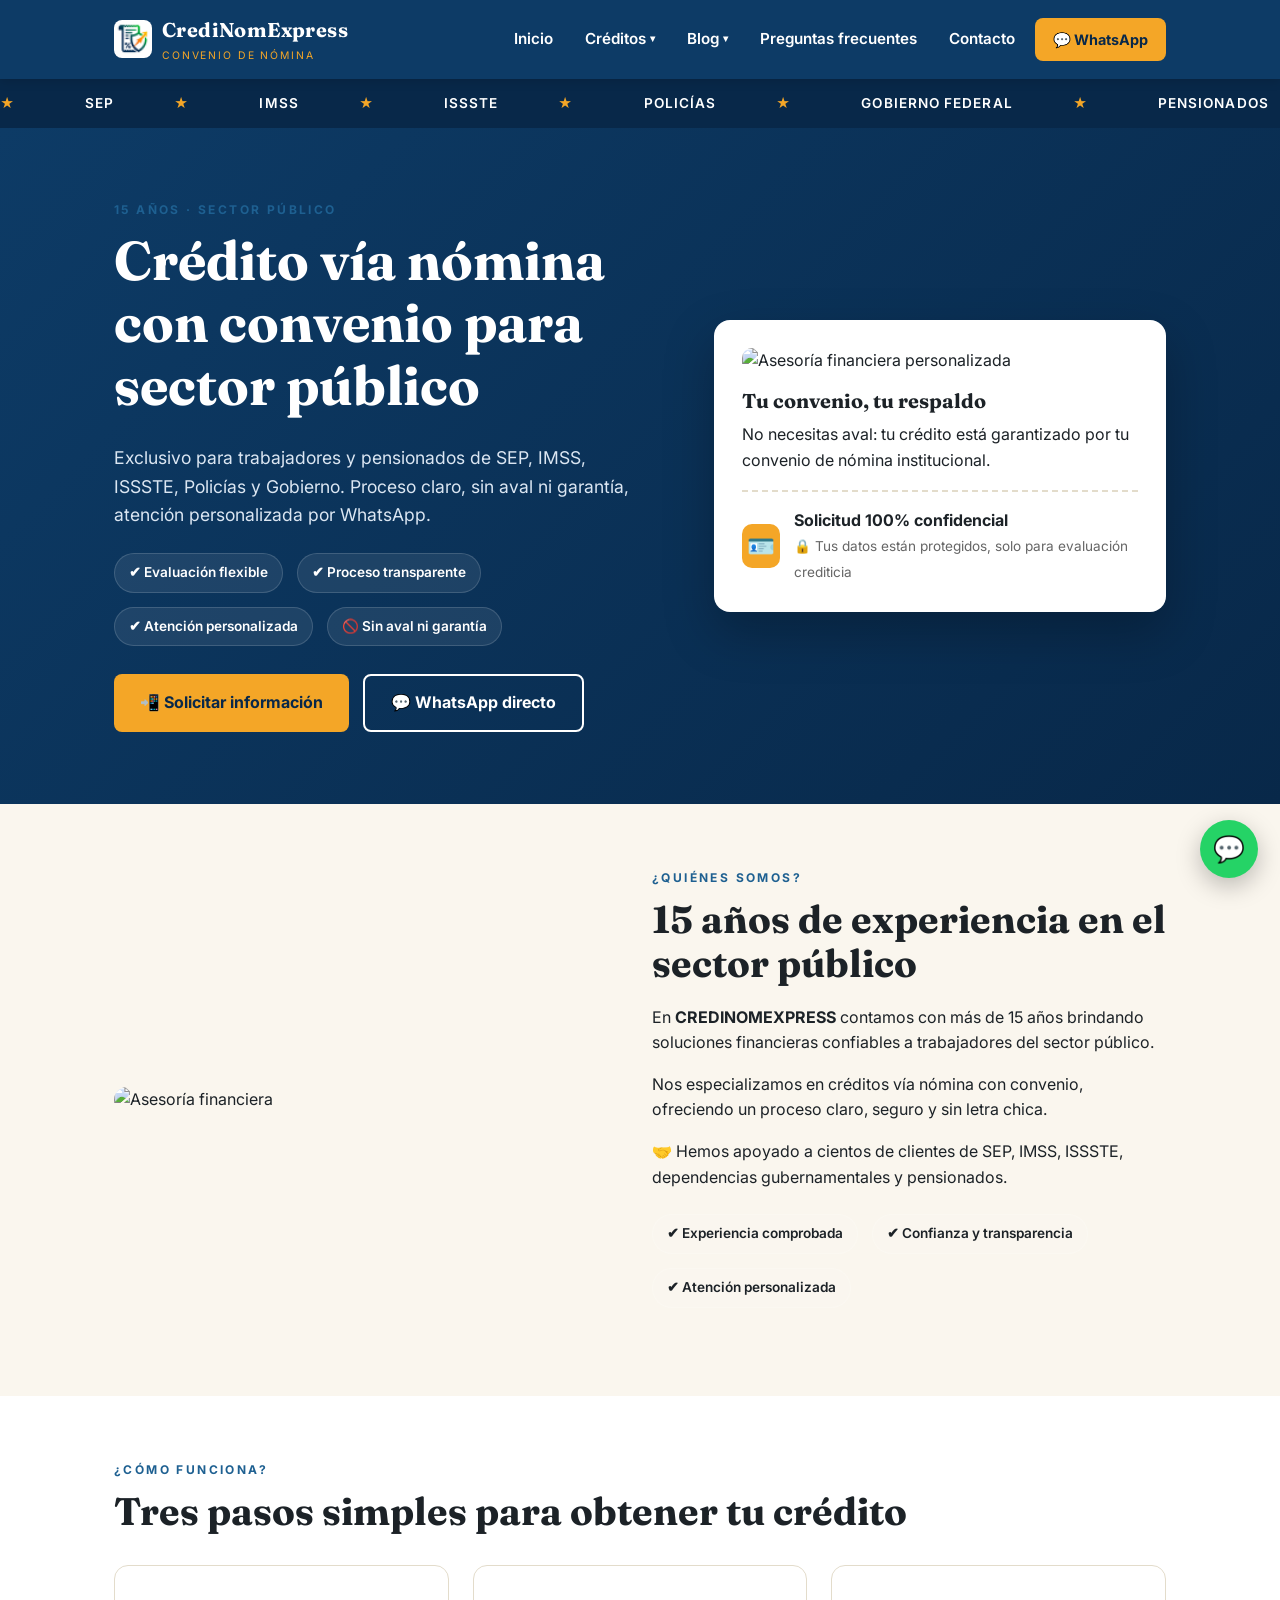
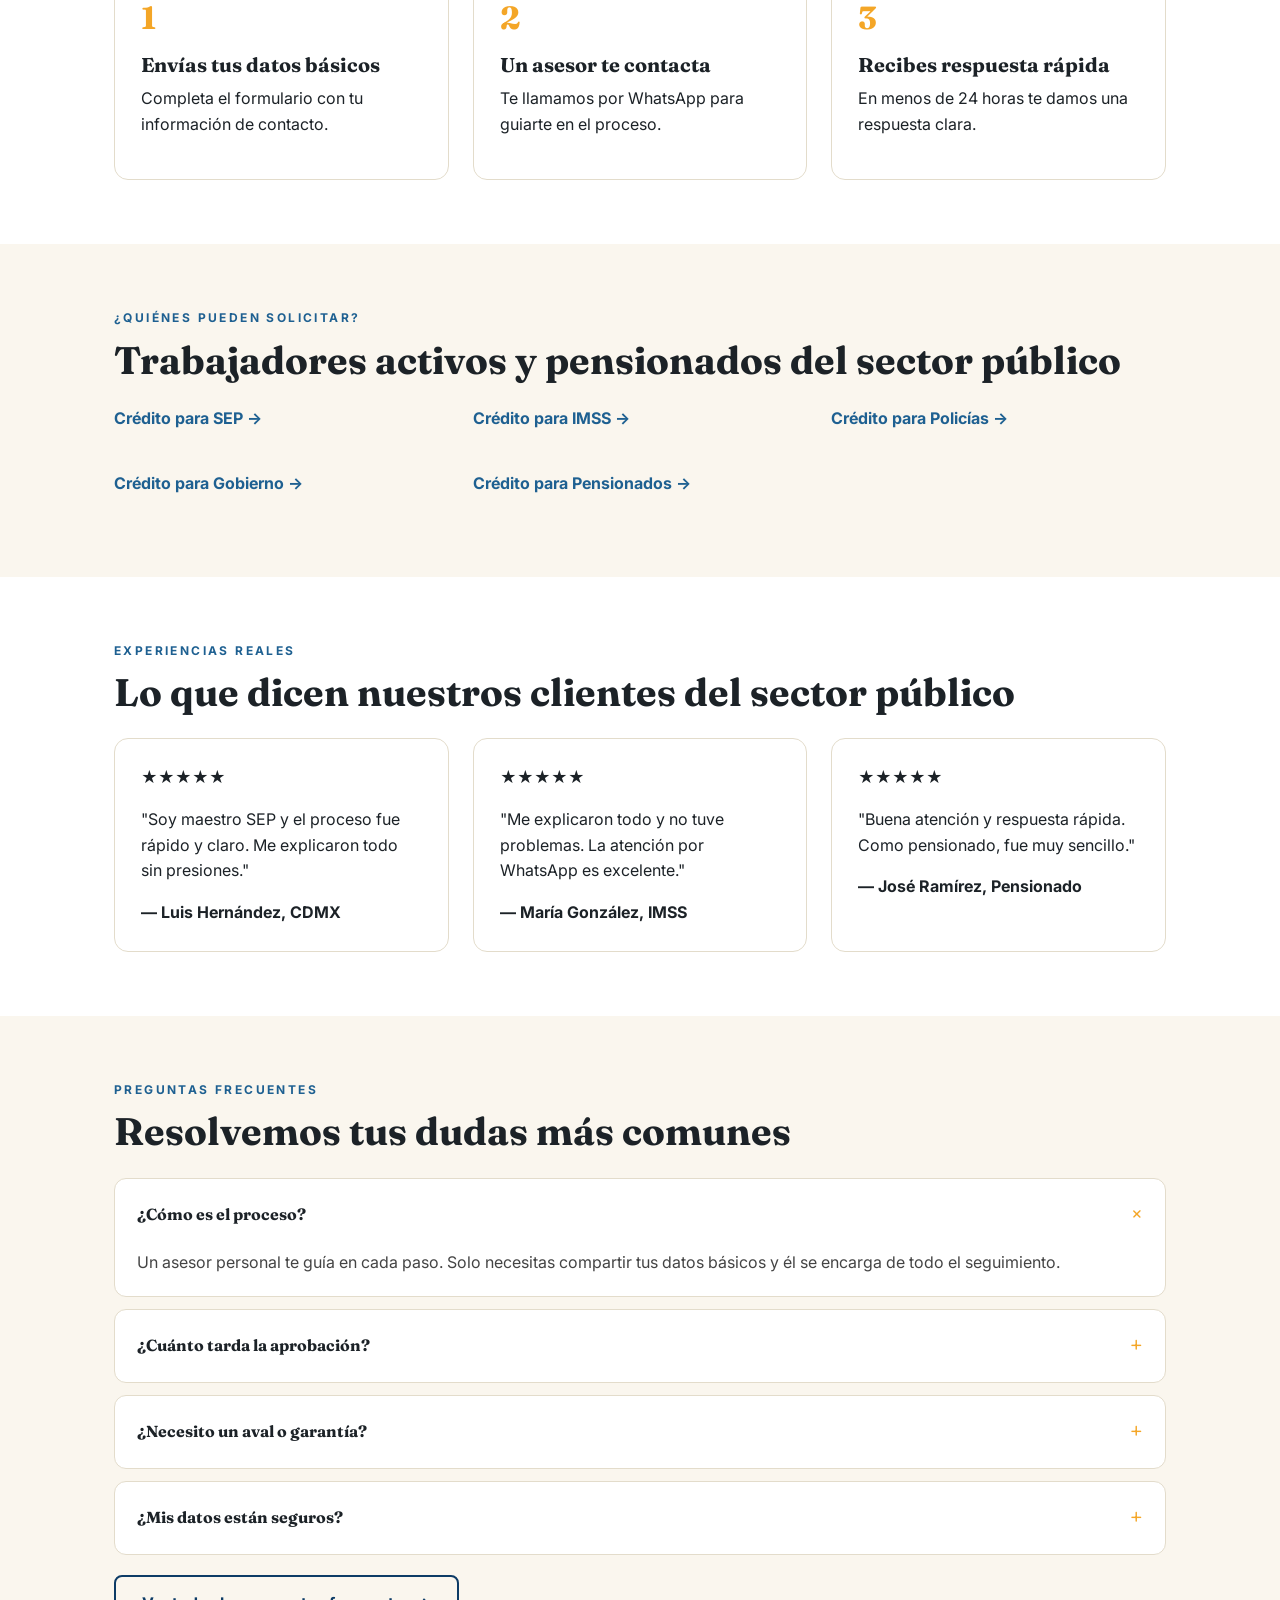
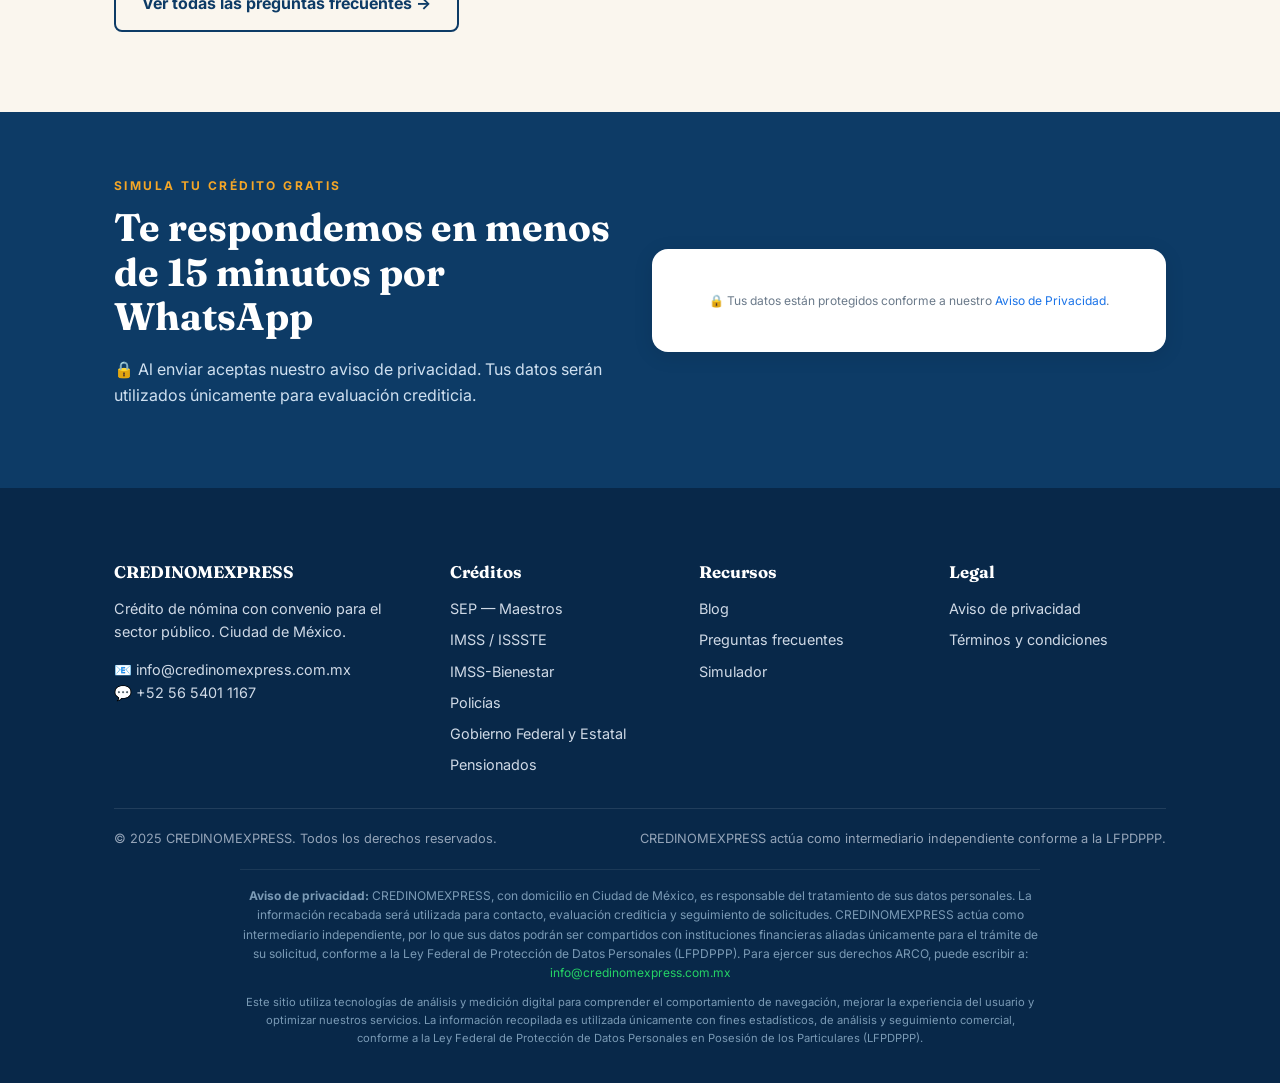
==== commit de96b485: "Add IMSS-Bienestar link to index.html" ====
--- a/index.html
+++ b/index.html
@@ -141,6 +141,7 @@
           <ul class="submenu">
             <li><a href="sep.html"><span class="icon">👩‍🏫</span> SEP — Maestros</a></li>
             <li><a href="imss.html"><span class="icon">🏥</span> IMSS / ISSSTE</a></li>
+            <li><a href="imss-bienestar.html"><span class="icon">🏥</span> IMSS-Bienestar</a></li>
             <li><a href="policias.html"><span class="icon">👮</span> Policías</a></li>
             <li><a href="gobierno.html"><span class="icon">🏛️</span> Gobierno Federal y Estatal</a></li>
             <li><a href="pensionados.html"><span class="icon">👴</span> Pensionados</a></li>
@@ -343,6 +344,7 @@
         <ul>
           <li><a href="sep.html">SEP — Maestros</a></li>
           <li><a href="imss.html">IMSS / ISSSTE</a></li>
+          <li><a href="imss-bienestar.html">IMSS-Bienestar</a></li>
           <li><a href="policias.html">Policías</a></li>
           <li><a href="gobierno.html">Gobierno Federal y Estatal</a></li>
           <li><a href="pensionados.html">Pensionados</a></li>
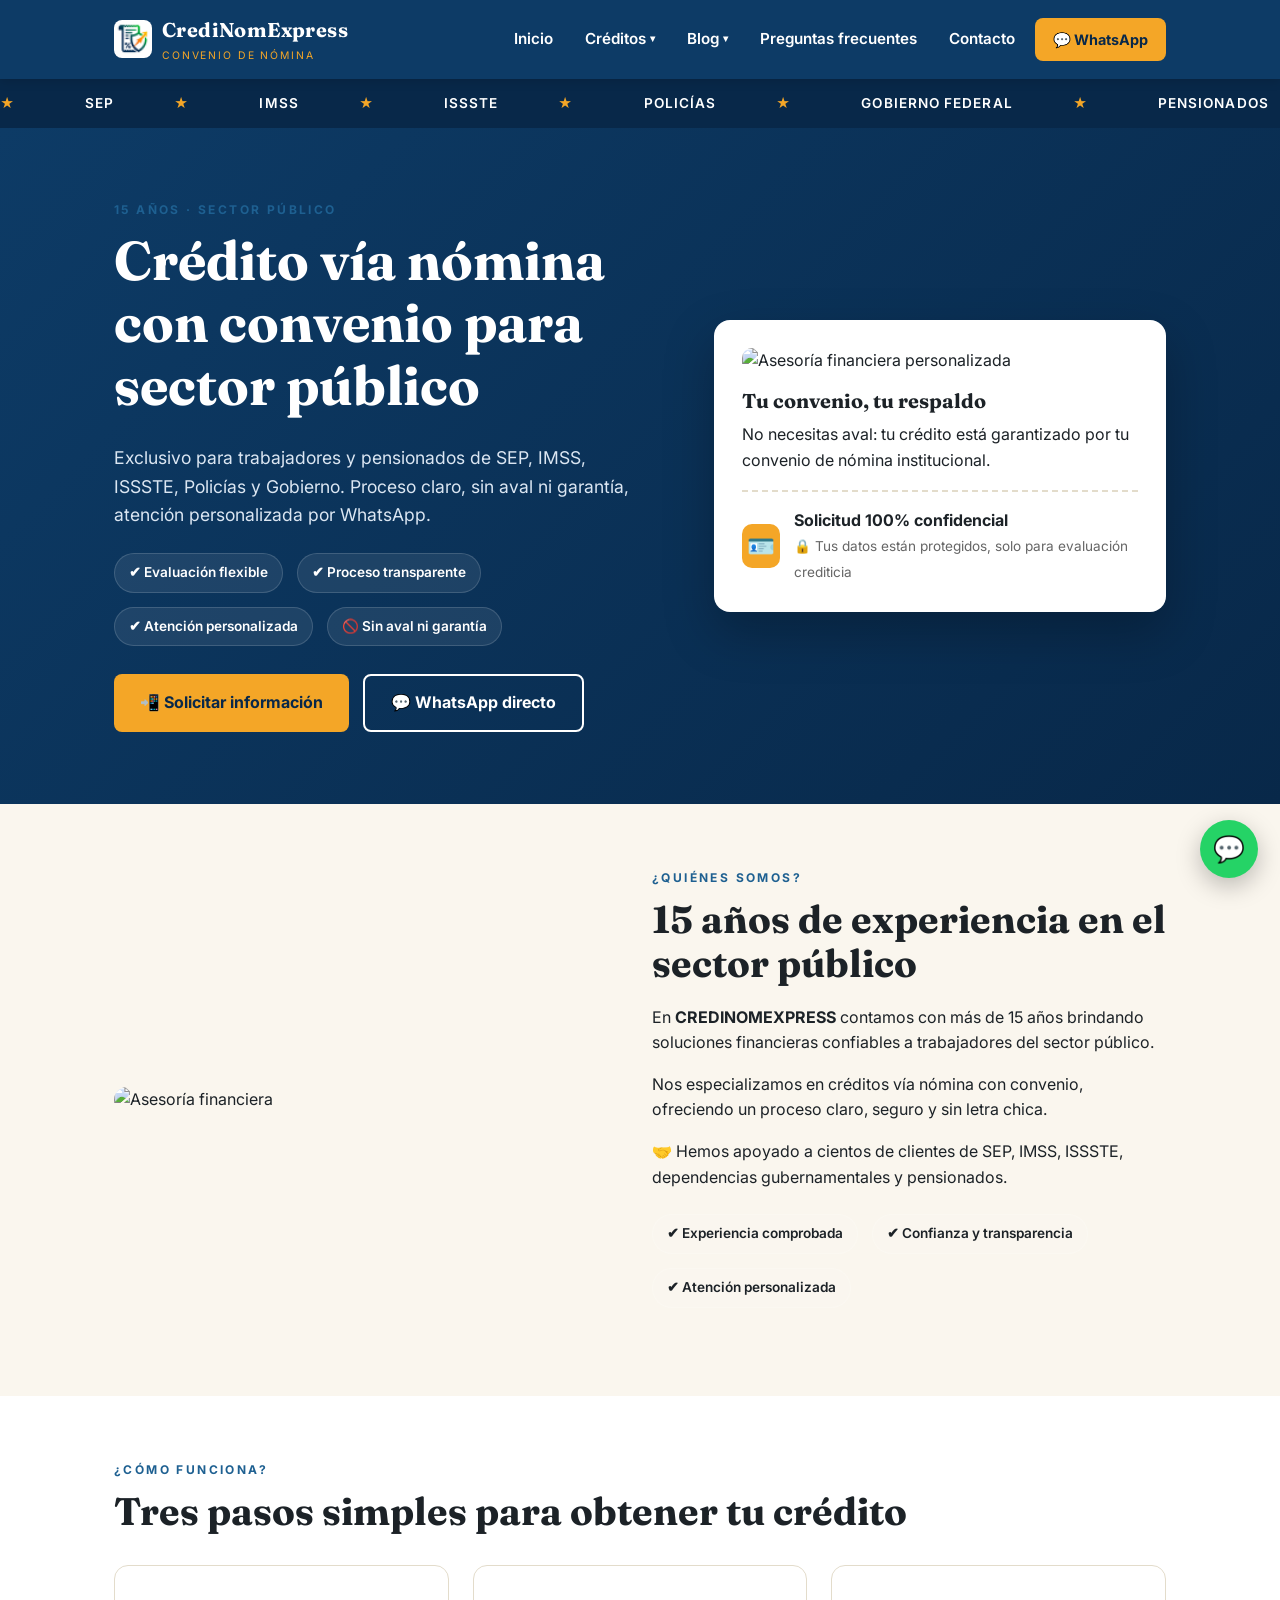
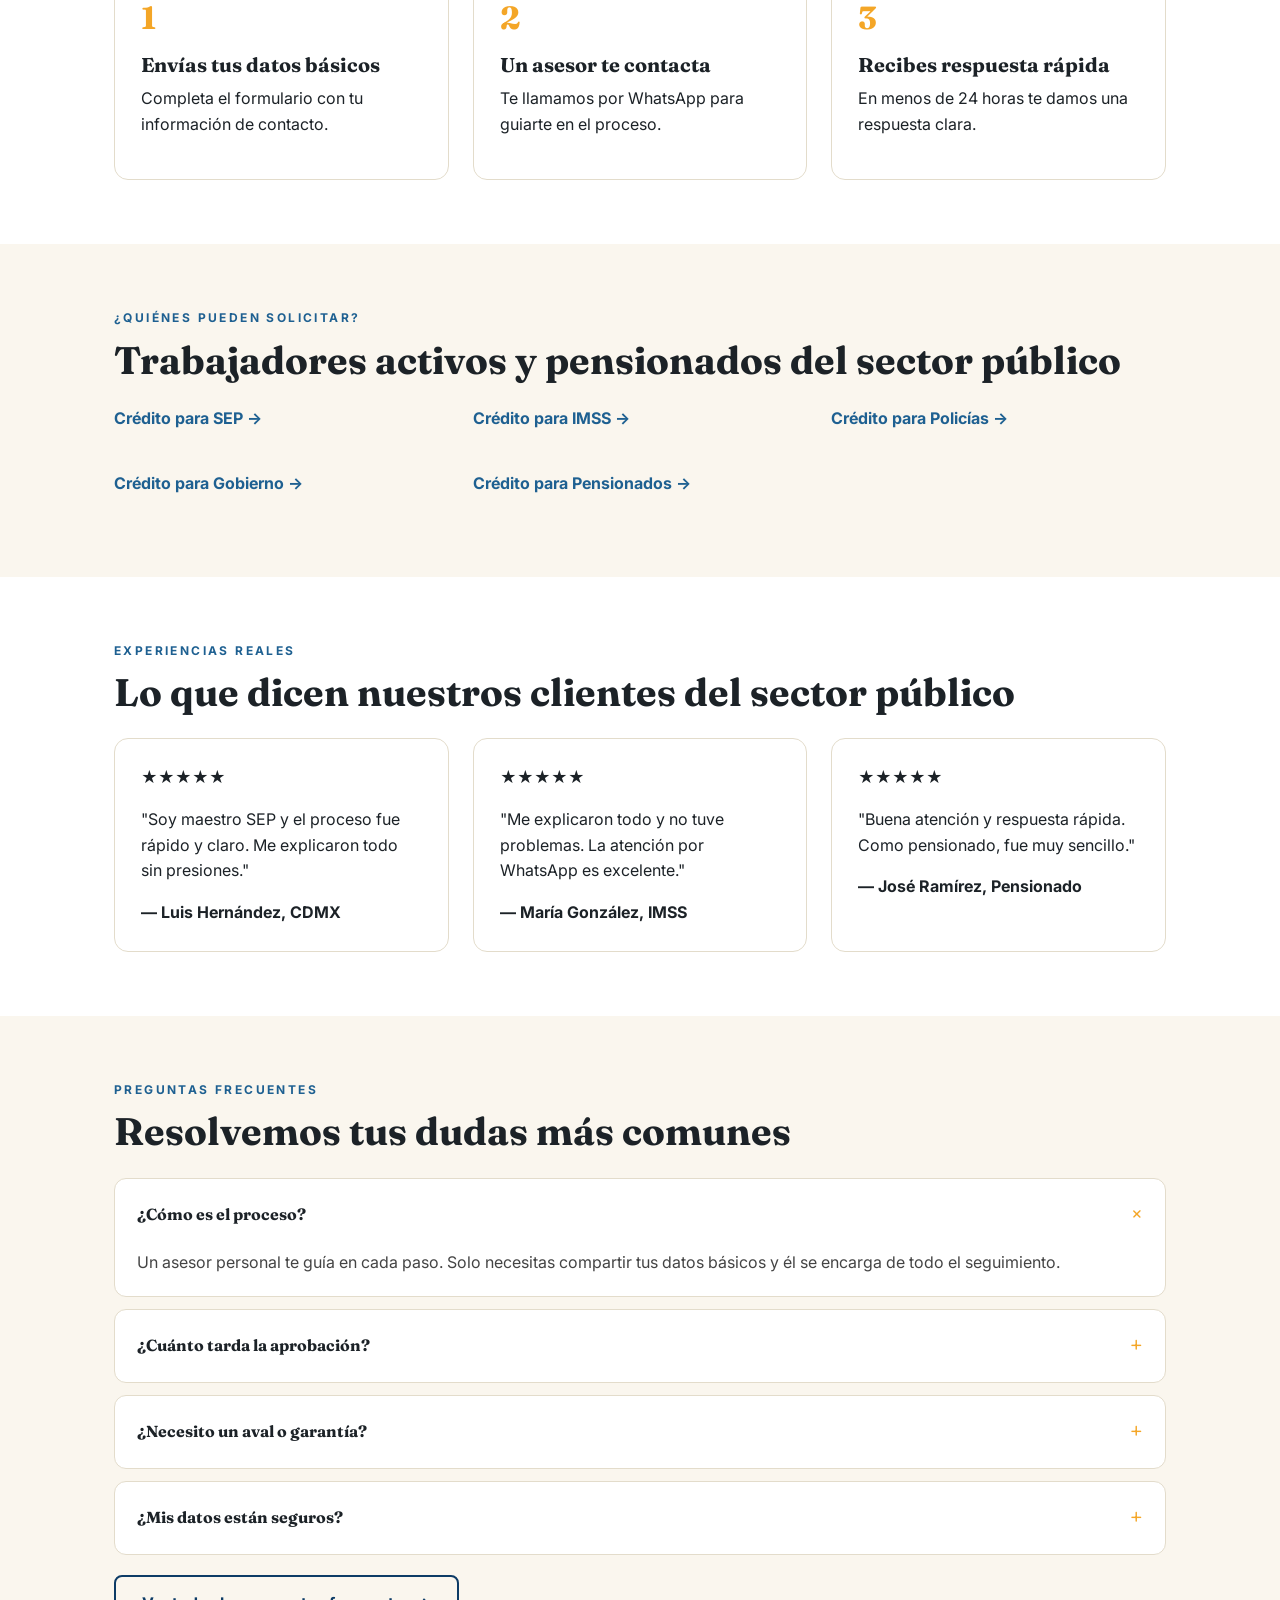
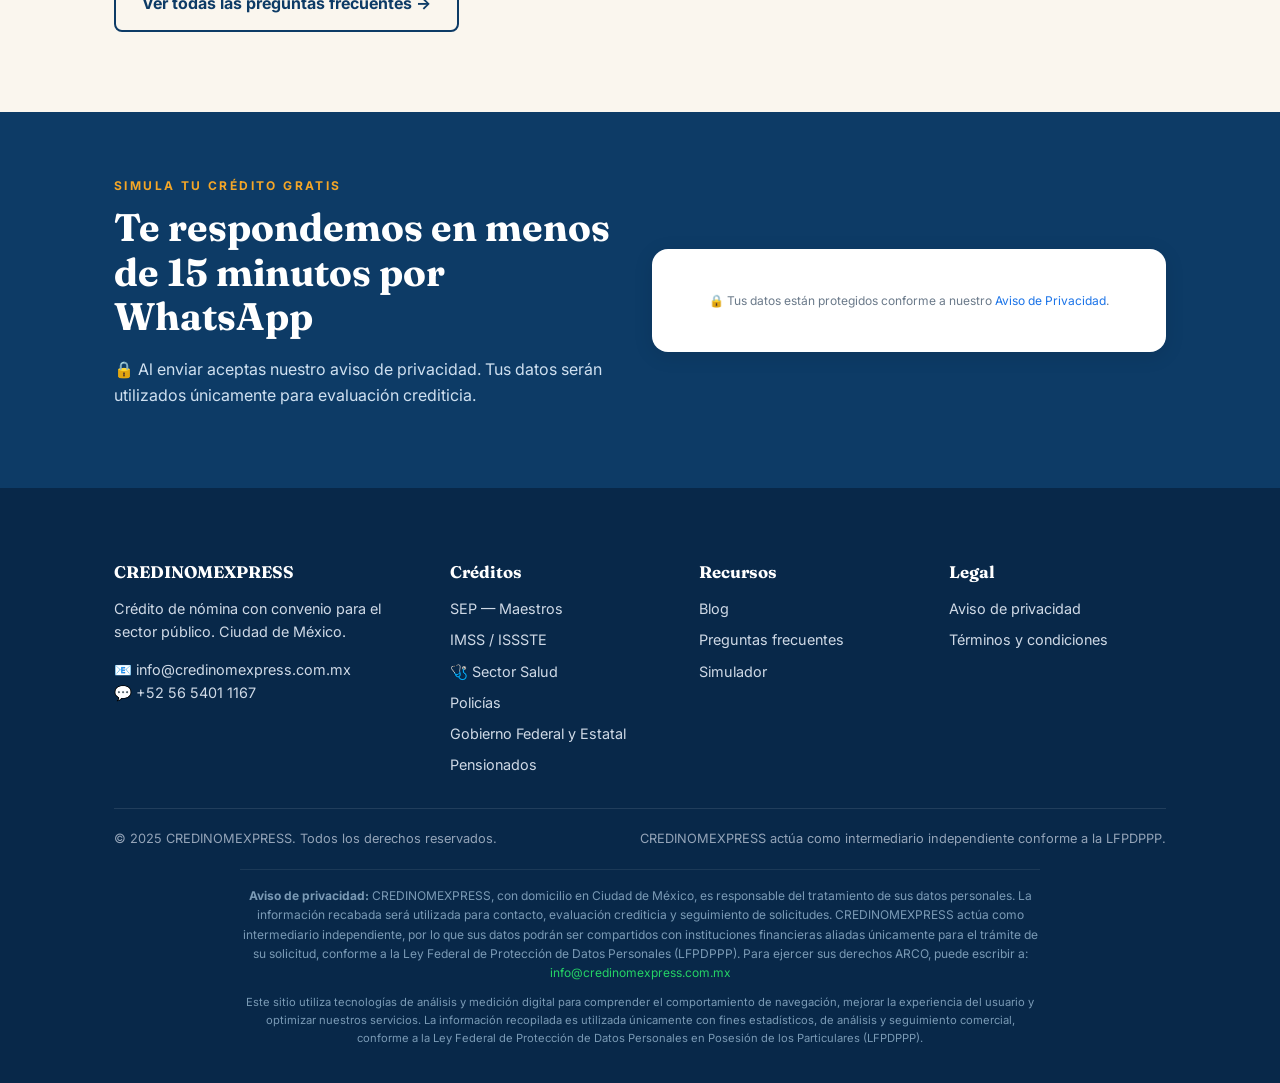
==== commit 44aaa863: "Replace IMSS-Bienestar link with Sector Salud" ====
--- a/index.html
+++ b/index.html
@@ -141,7 +141,7 @@
           <ul class="submenu">
             <li><a href="sep.html"><span class="icon">👩‍🏫</span> SEP — Maestros</a></li>
             <li><a href="imss.html"><span class="icon">🏥</span> IMSS / ISSSTE</a></li>
-            <li><a href="imss-bienestar.html"><span class="icon">🏥</span> IMSS-Bienestar</a></li>
+            <li><a href="sector-salud.html"><span class="icon">🩺</span> Sector Salud</a></li>
             <li><a href="policias.html"><span class="icon">👮</span> Policías</a></li>
             <li><a href="gobierno.html"><span class="icon">🏛️</span> Gobierno Federal y Estatal</a></li>
             <li><a href="pensionados.html"><span class="icon">👴</span> Pensionados</a></li>
@@ -344,7 +344,7 @@
         <ul>
           <li><a href="sep.html">SEP — Maestros</a></li>
           <li><a href="imss.html">IMSS / ISSSTE</a></li>
-          <li><a href="imss-bienestar.html">IMSS-Bienestar</a></li>
+          <li><a href="sector-salud.html"><span class="icon">🩺</span> Sector Salud</a></li>
           <li><a href="policias.html">Policías</a></li>
           <li><a href="gobierno.html">Gobierno Federal y Estatal</a></li>
           <li><a href="pensionados.html">Pensionados</a></li>
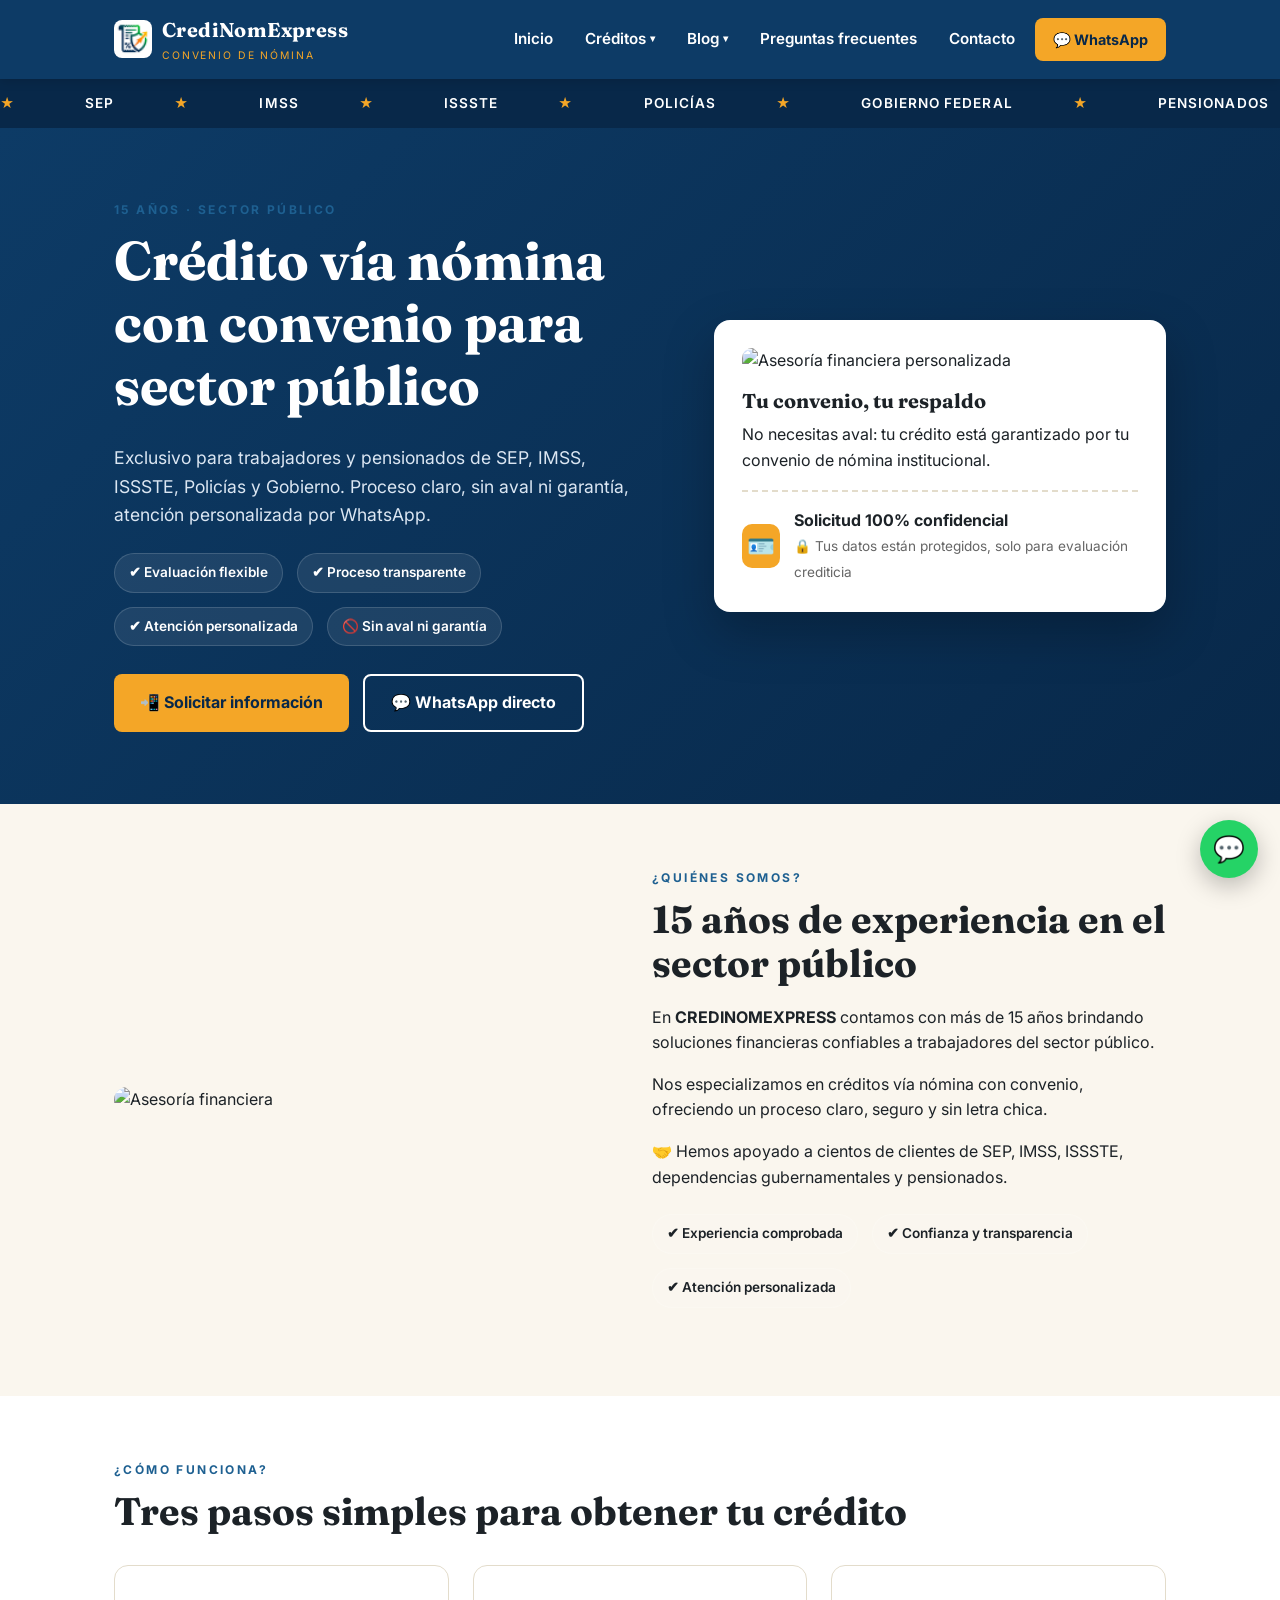
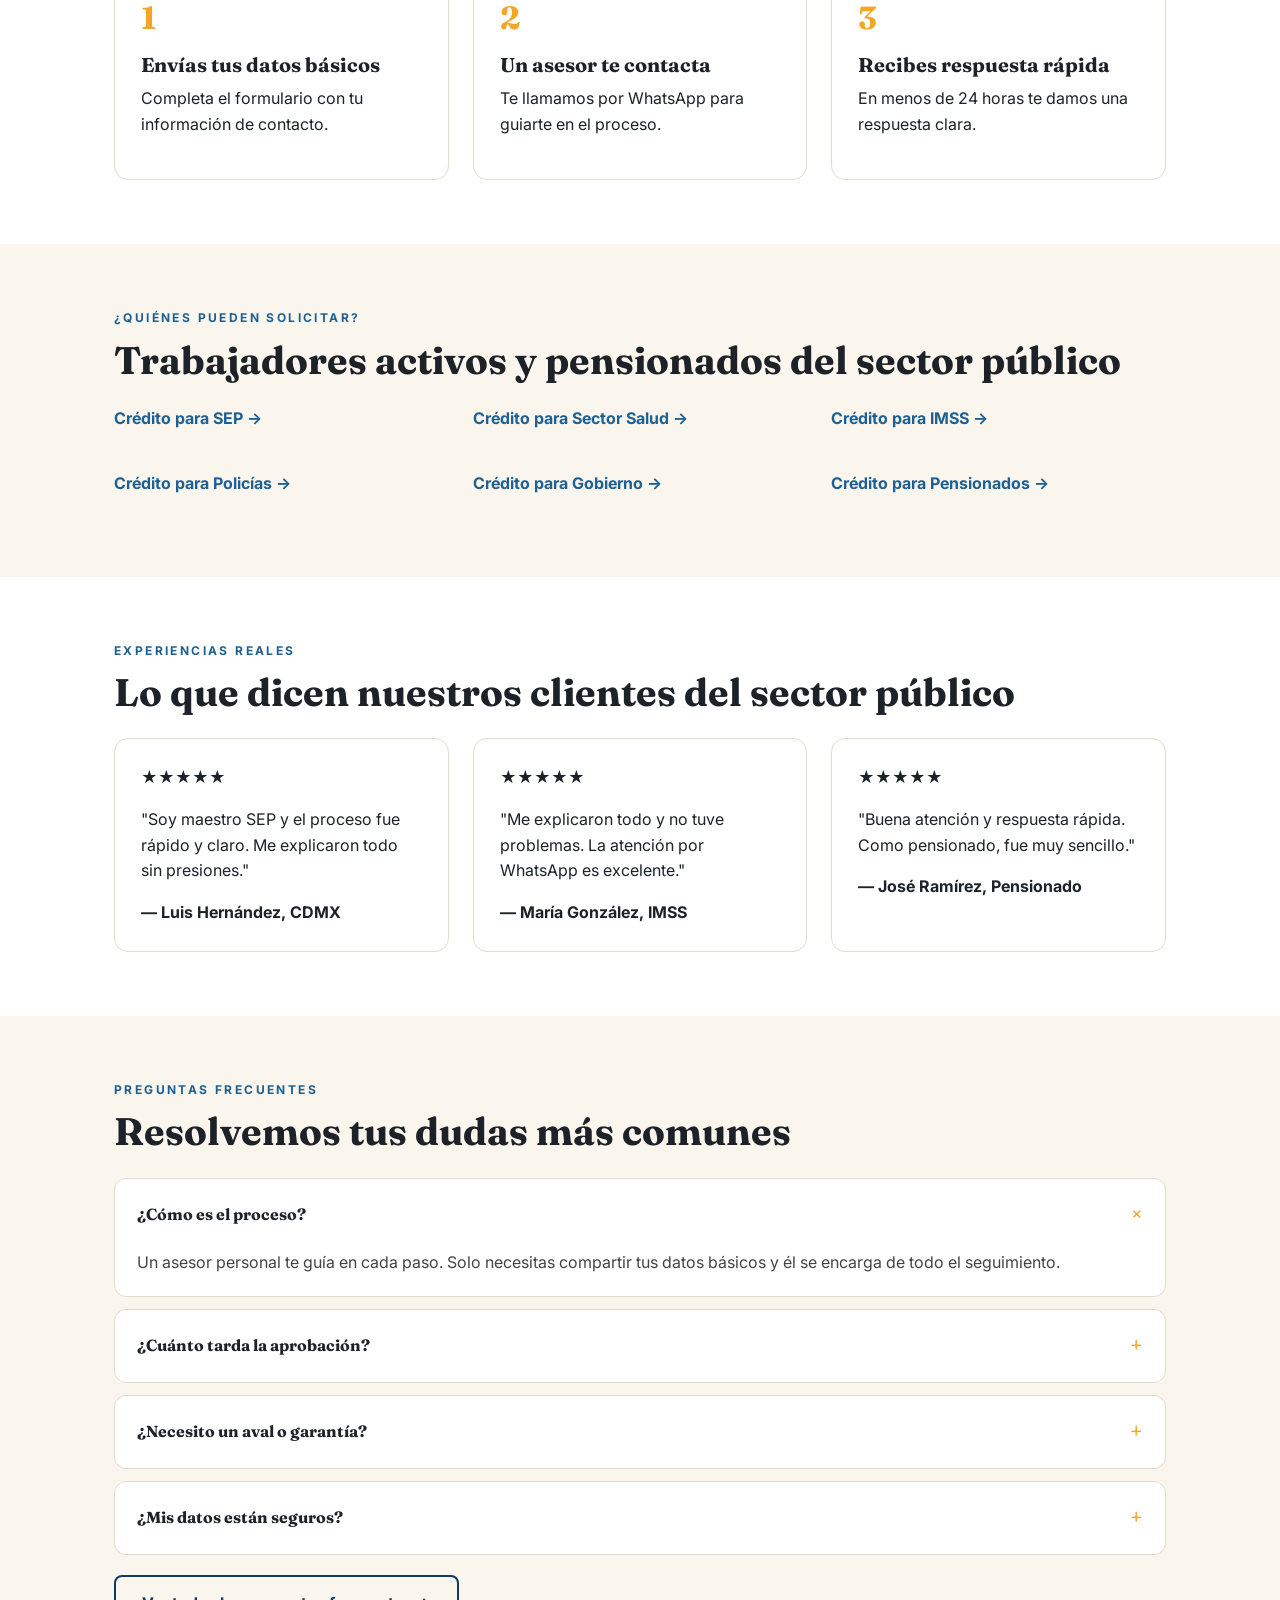
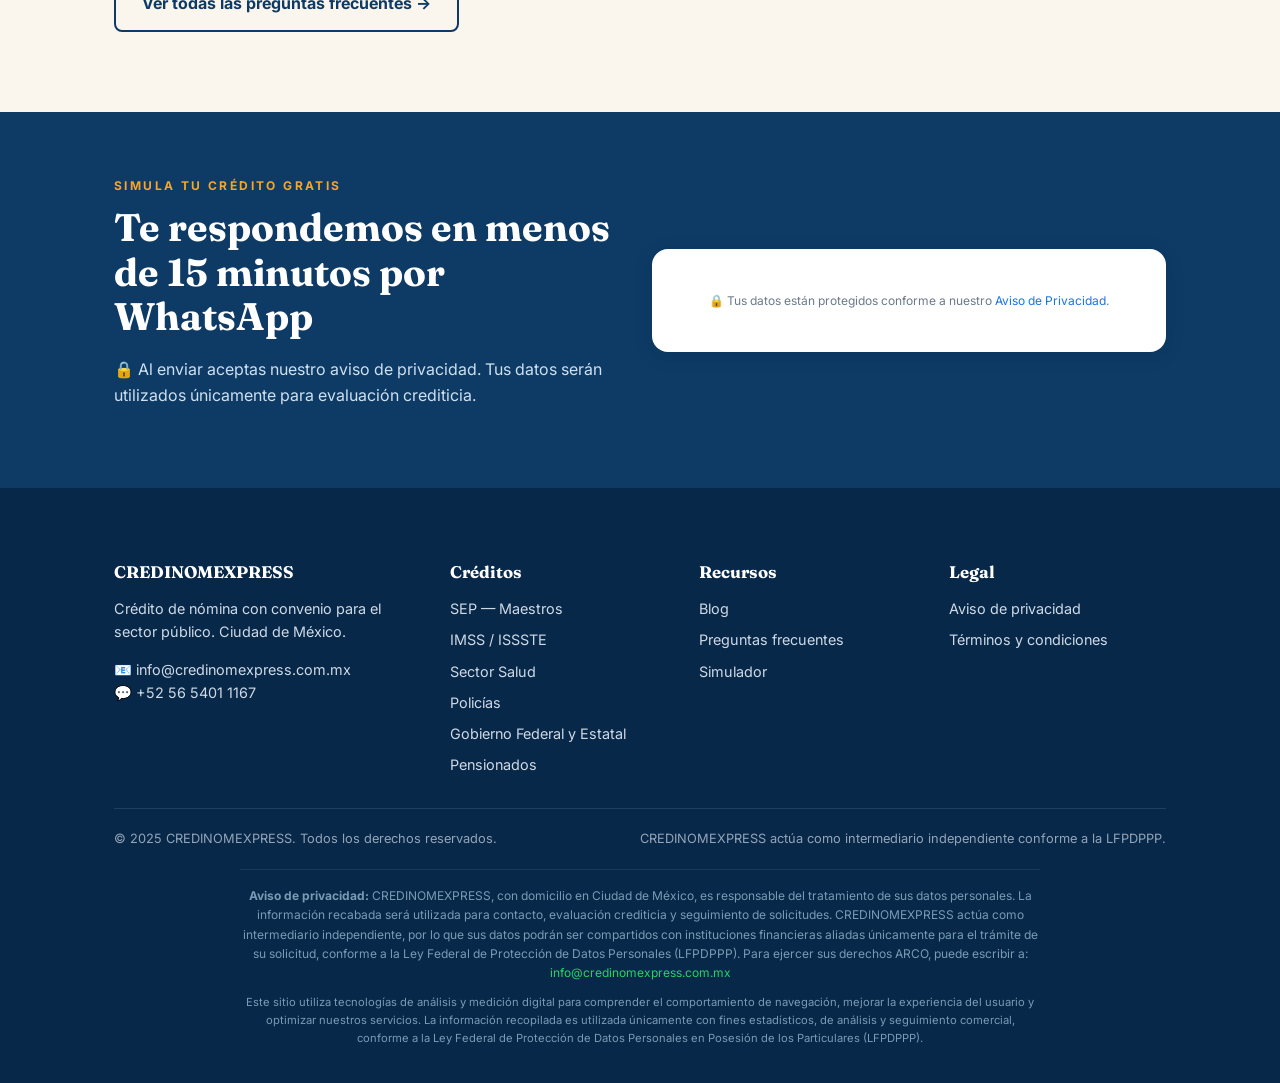
==== commit d3c21a24: "Add link for Sector Salud and update list item" ====
--- a/index.html
+++ b/index.html
@@ -253,6 +253,7 @@
     <h2>Trabajadores activos y pensionados del sector público</h2>
     <div class="grid grid-3" style="margin-top:24px;">
       <p><a href="sep.html" style="font-weight:700;color:var(--blue);">Crédito para SEP →</a></p>
+      <p><a href="sector-salud.html" style="font-weight:700;color:var(--blue);">Crédito para Sector Salud →</a></p>
       <p><a href="imss.html" style="font-weight:700;color:var(--blue);">Crédito para IMSS →</a></p>
       <p><a href="policias.html" style="font-weight:700;color:var(--blue);">Crédito para Policías →</a></p>
       <p><a href="gobierno.html" style="font-weight:700;color:var(--blue);">Crédito para Gobierno →</a></p>
@@ -344,7 +345,7 @@
         <ul>
           <li><a href="sep.html">SEP — Maestros</a></li>
           <li><a href="imss.html">IMSS / ISSSTE</a></li>
-          <li><a href="sector-salud.html"><span class="icon">🩺</span> Sector Salud</a></li>
+          <li><a href="sector-salud.html">Sector Salud</a></li>
           <li><a href="policias.html">Policías</a></li>
           <li><a href="gobierno.html">Gobierno Federal y Estatal</a></li>
           <li><a href="pensionados.html">Pensionados</a></li>
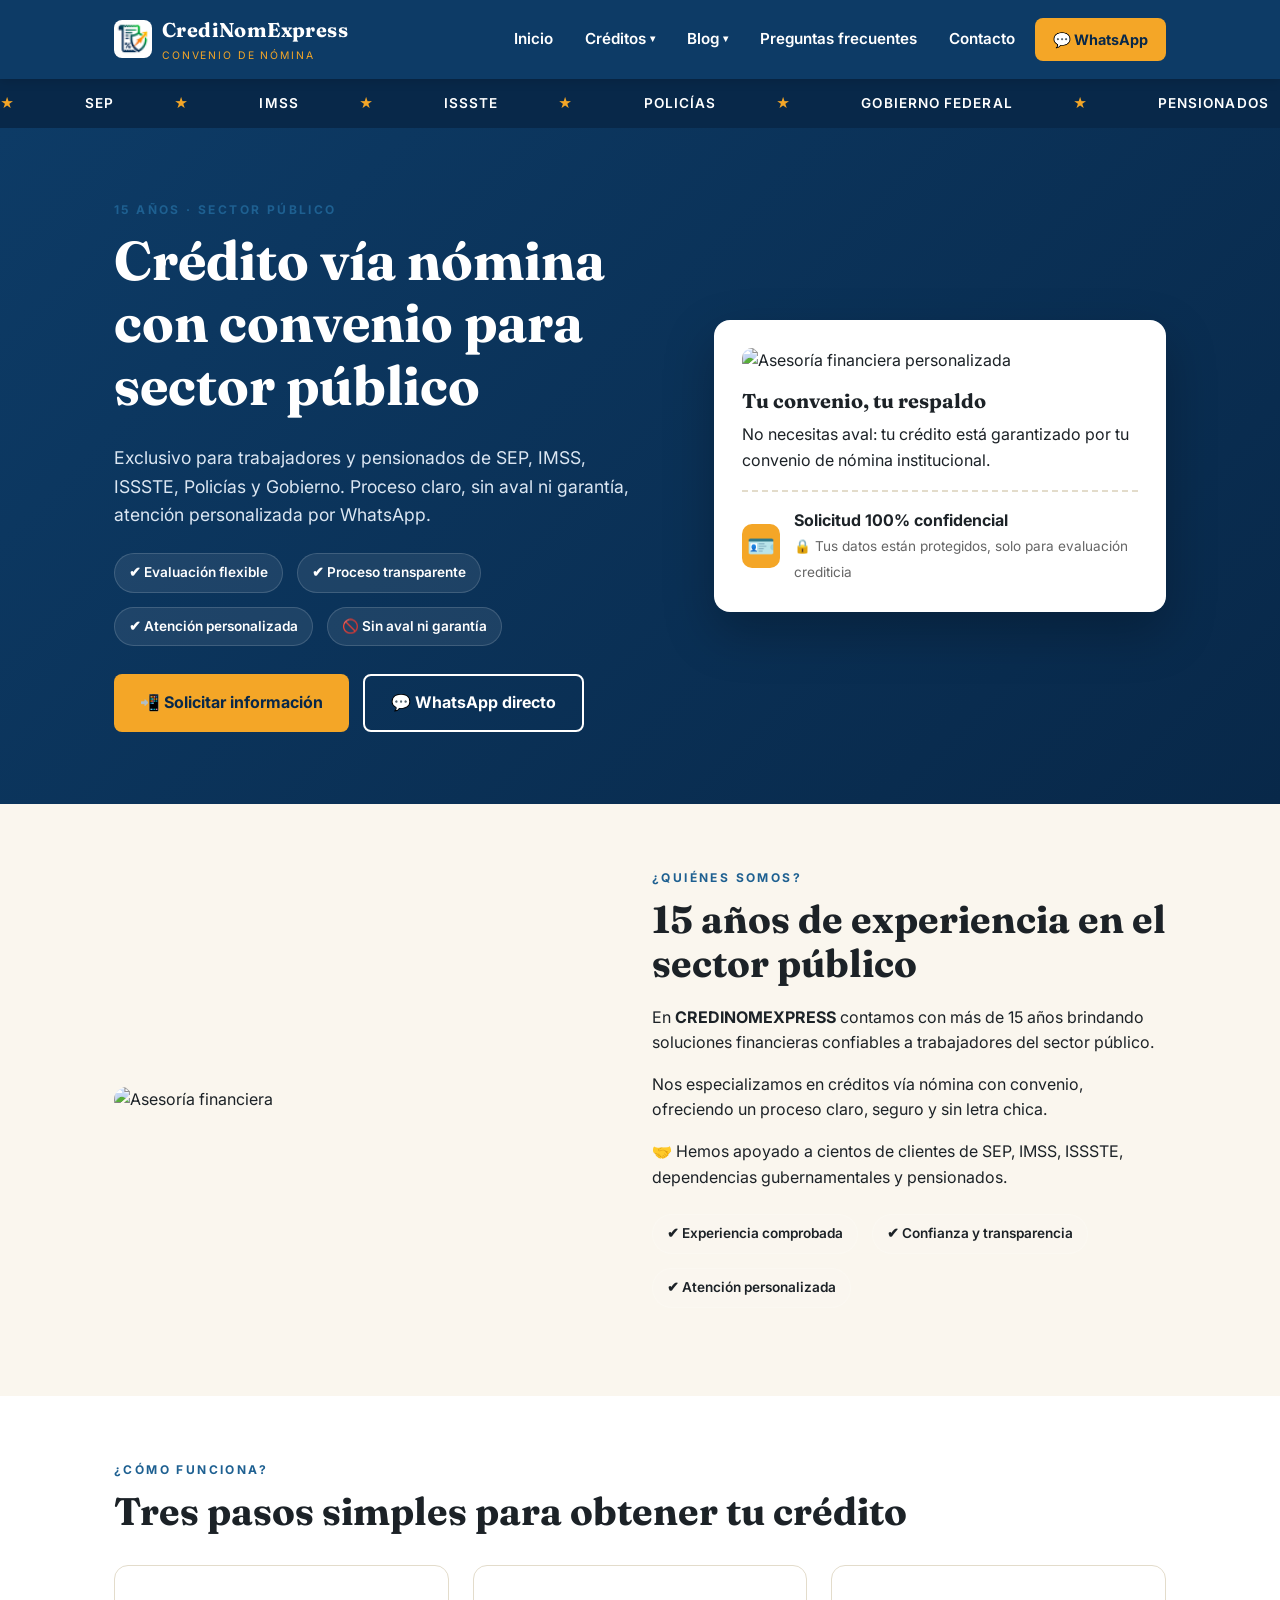
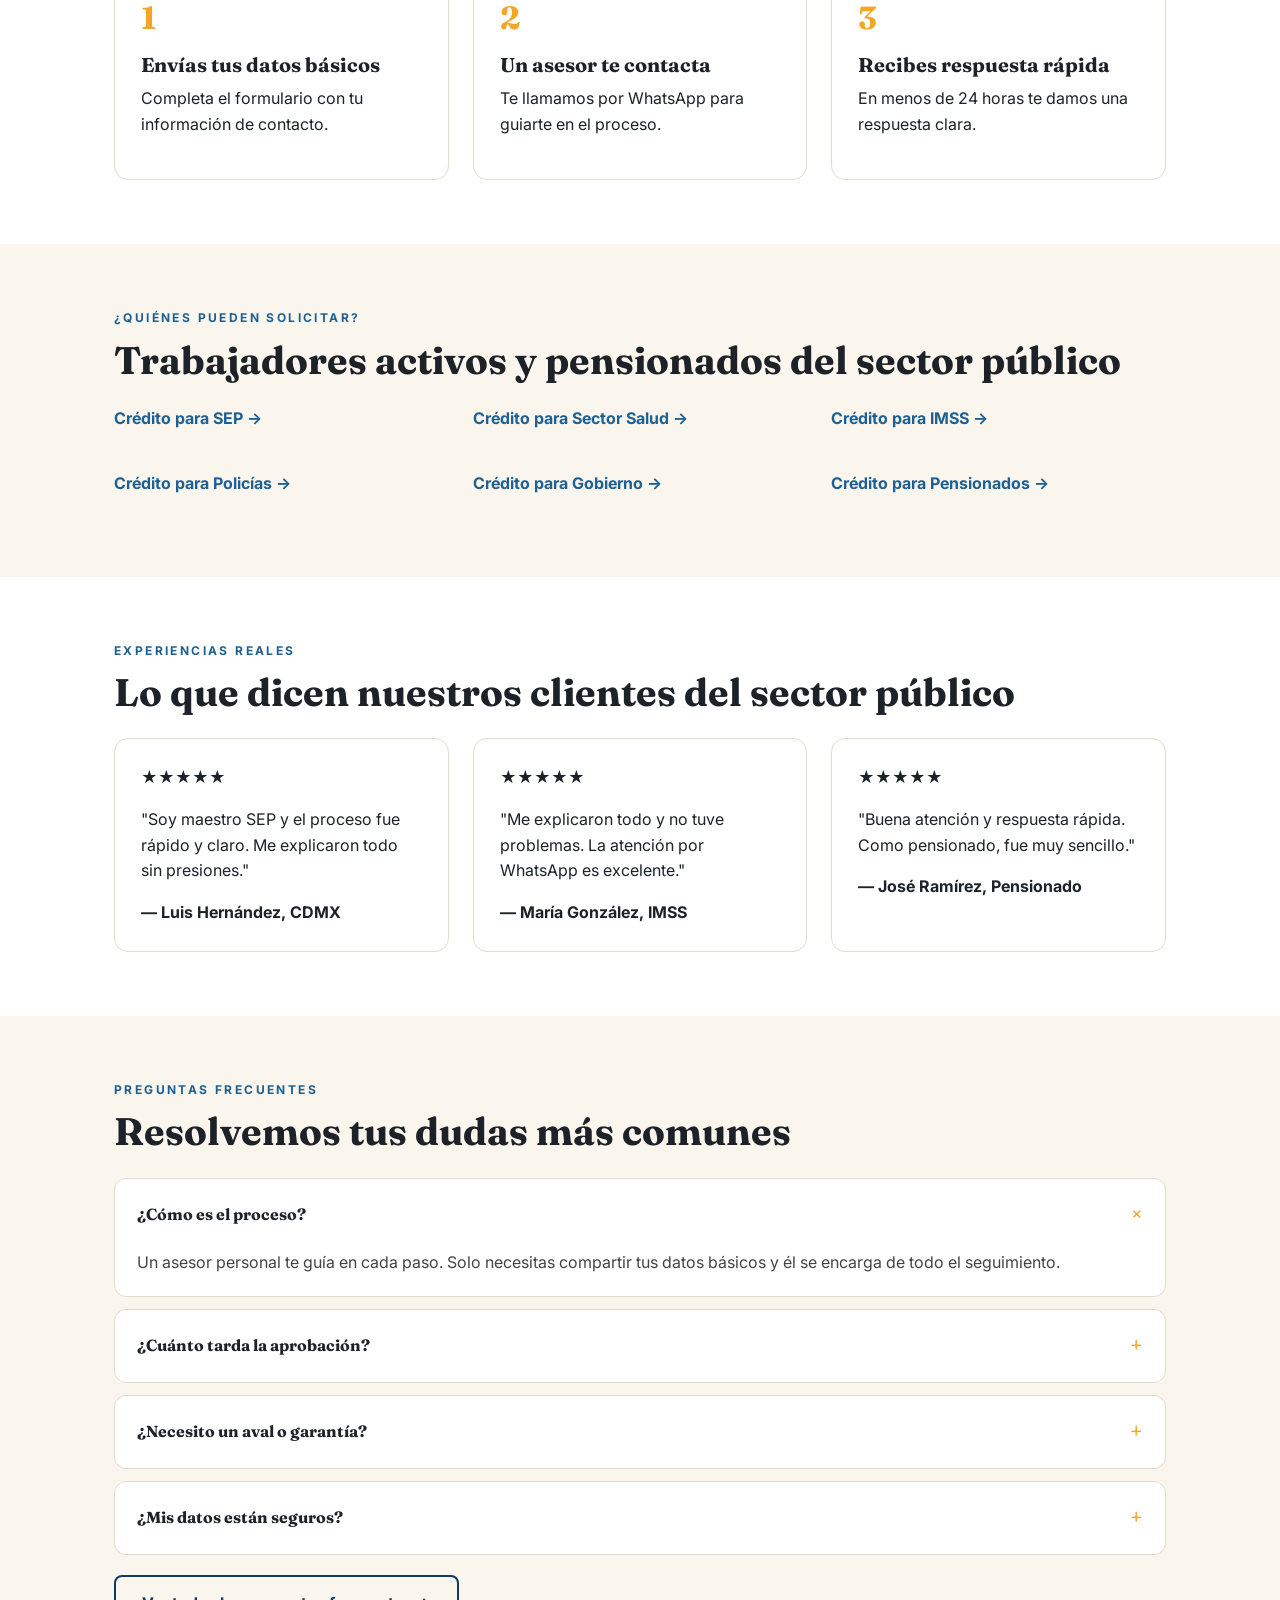
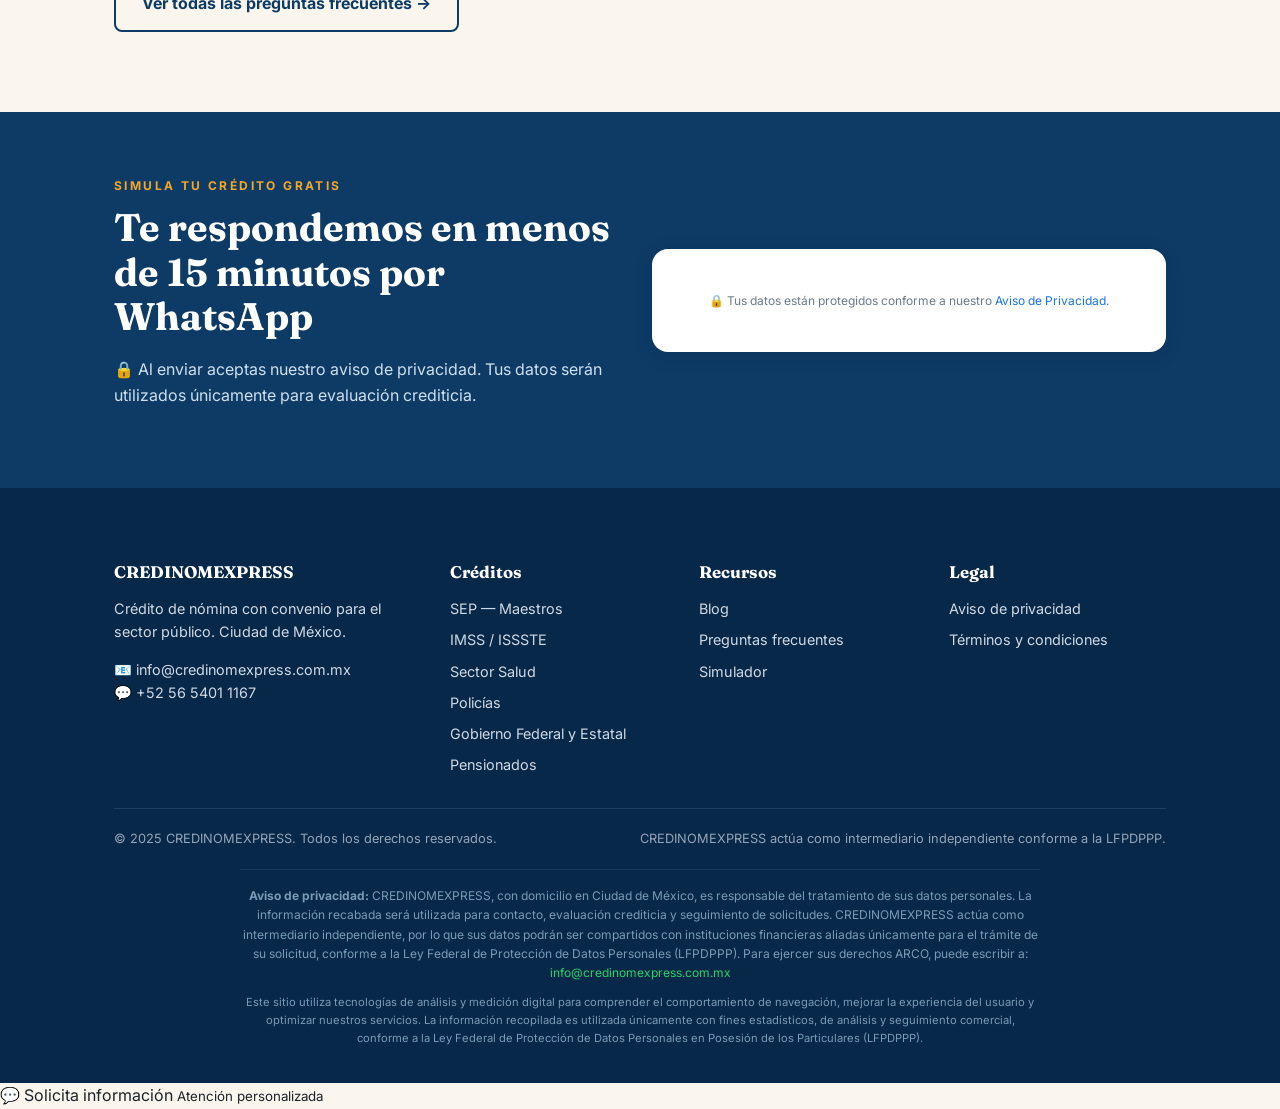
==== commit 39d56985: "Revise WhatsApp button for better user interaction Updated WhatsApp button with new styling and text" ====
--- a/index.html
+++ b/index.html
@@ -154,6 +154,7 @@
             <li><a href="que-es-credito-nomina.html"><span class="icon">📘</span> Qué es un crédito vía nómina</a></li>
             <li><a href="requisitos-pensionados.html"><span class="icon">👴</span> Requisitos para pensionados</a></li>
             <li><a href="mejorar-buro-credito.html"><span class="icon">📈</span> Cómo mejorar tu buró</a></li>
+            <li><a href="recibo-nomina-imss-bienestar.html"><span class="icon">🧾</span> Recibo de nómina IMSS Bienestar</a></li>  
           </ul>
         </li>
         <li><a href="faqs.html" class="top">Preguntas frecuentes</a></li>
@@ -379,9 +380,17 @@
   </div>
 </footer>
 
-<a href="https://wa.me/525654011167?text=Hola,%20quiero%20información%20sobre%20el%20crédito%20vía%20nómina%20para%20sector%20público." 
-   class="wa-float" 
-   aria-label="WhatsApp">💬</a>
+<!-- BOTÓN FLOTANTE WHATSAPP - INICIO -->
+<a href="https://wa.me/525654011167?text=Hola,%20quiero%20información%20sobre%20el%20crédito%20vía%20nómina%20para%20sector%20público."
+   class="wa-cta"
+   aria-label="Solicitar información por WhatsApp">
+   <span class="wa-icon">💬</span>
+   <span class="wa-text">
+      Solicita información
+      <small>Atención personalizada</small>
+   </span>
+</a>
+<!-- BOTÓN FLOTANTE WHATSAPP - FIN -->
 
 <script>
 
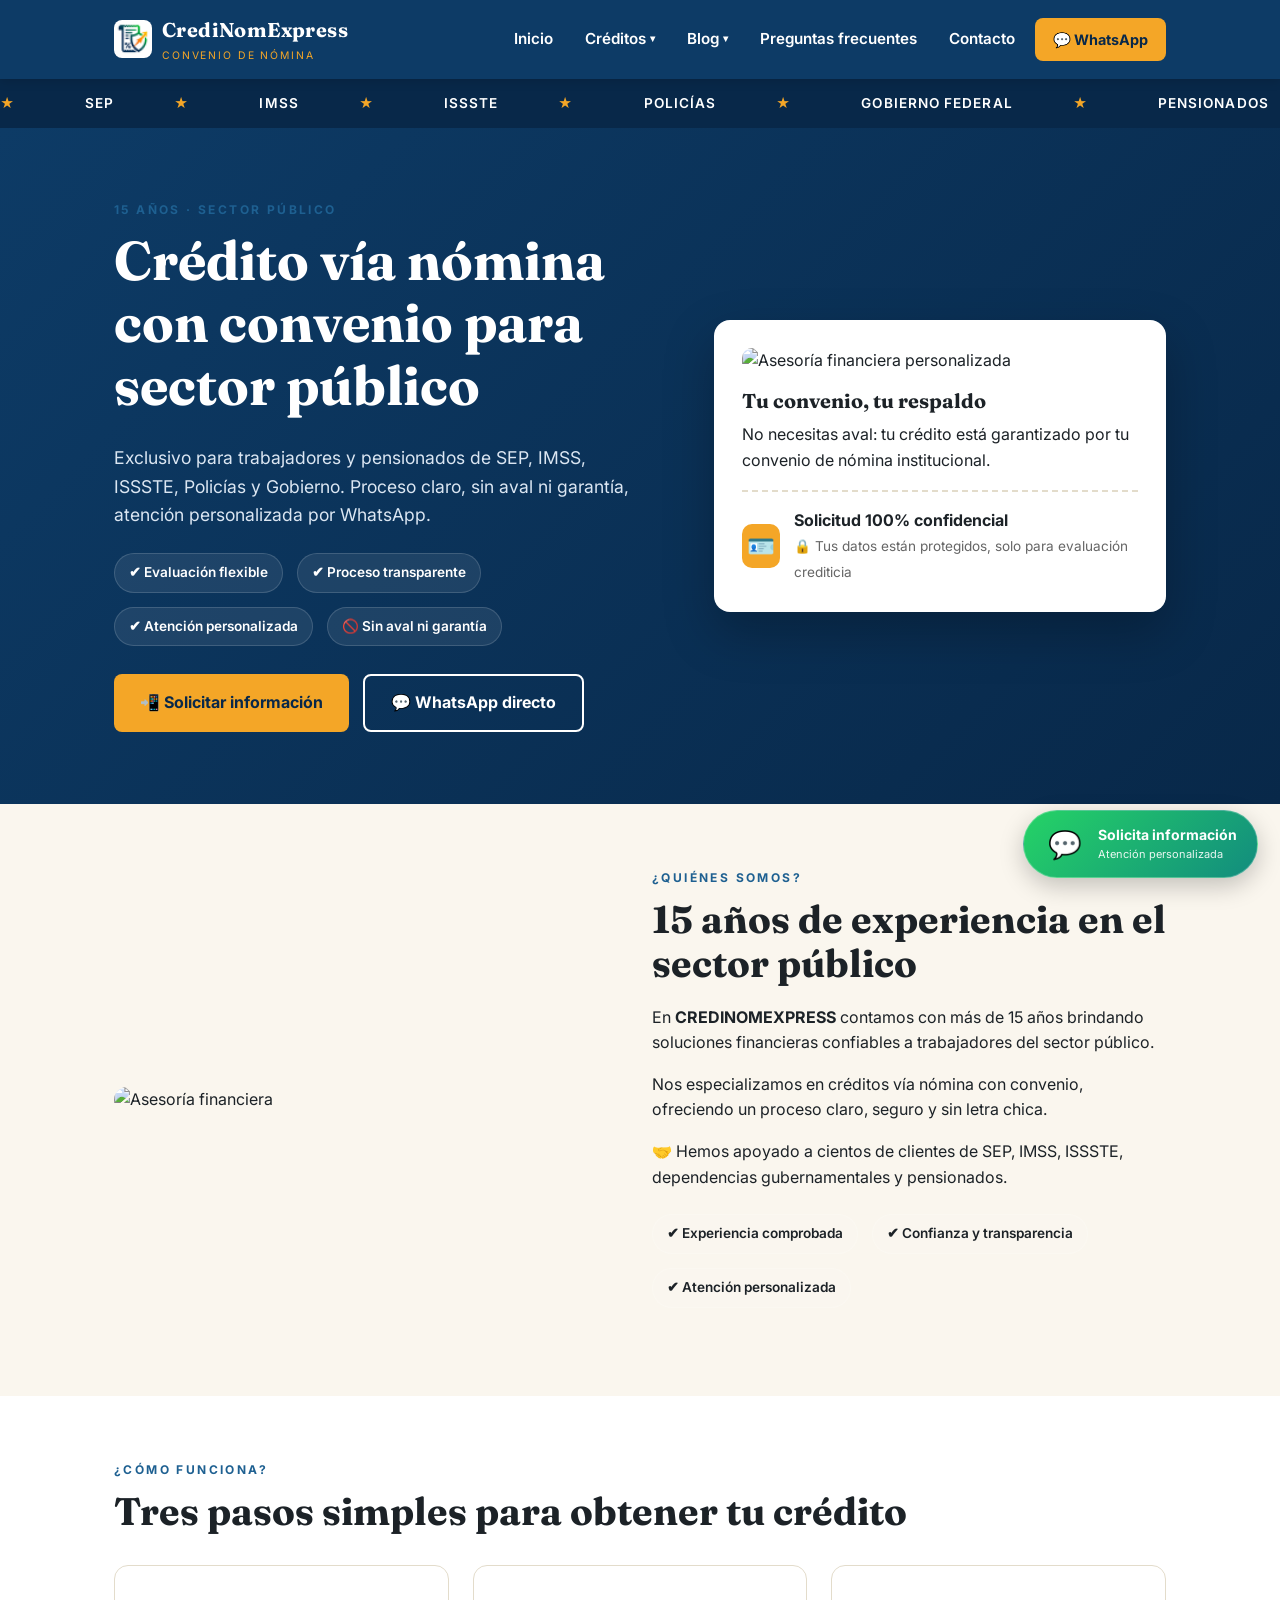
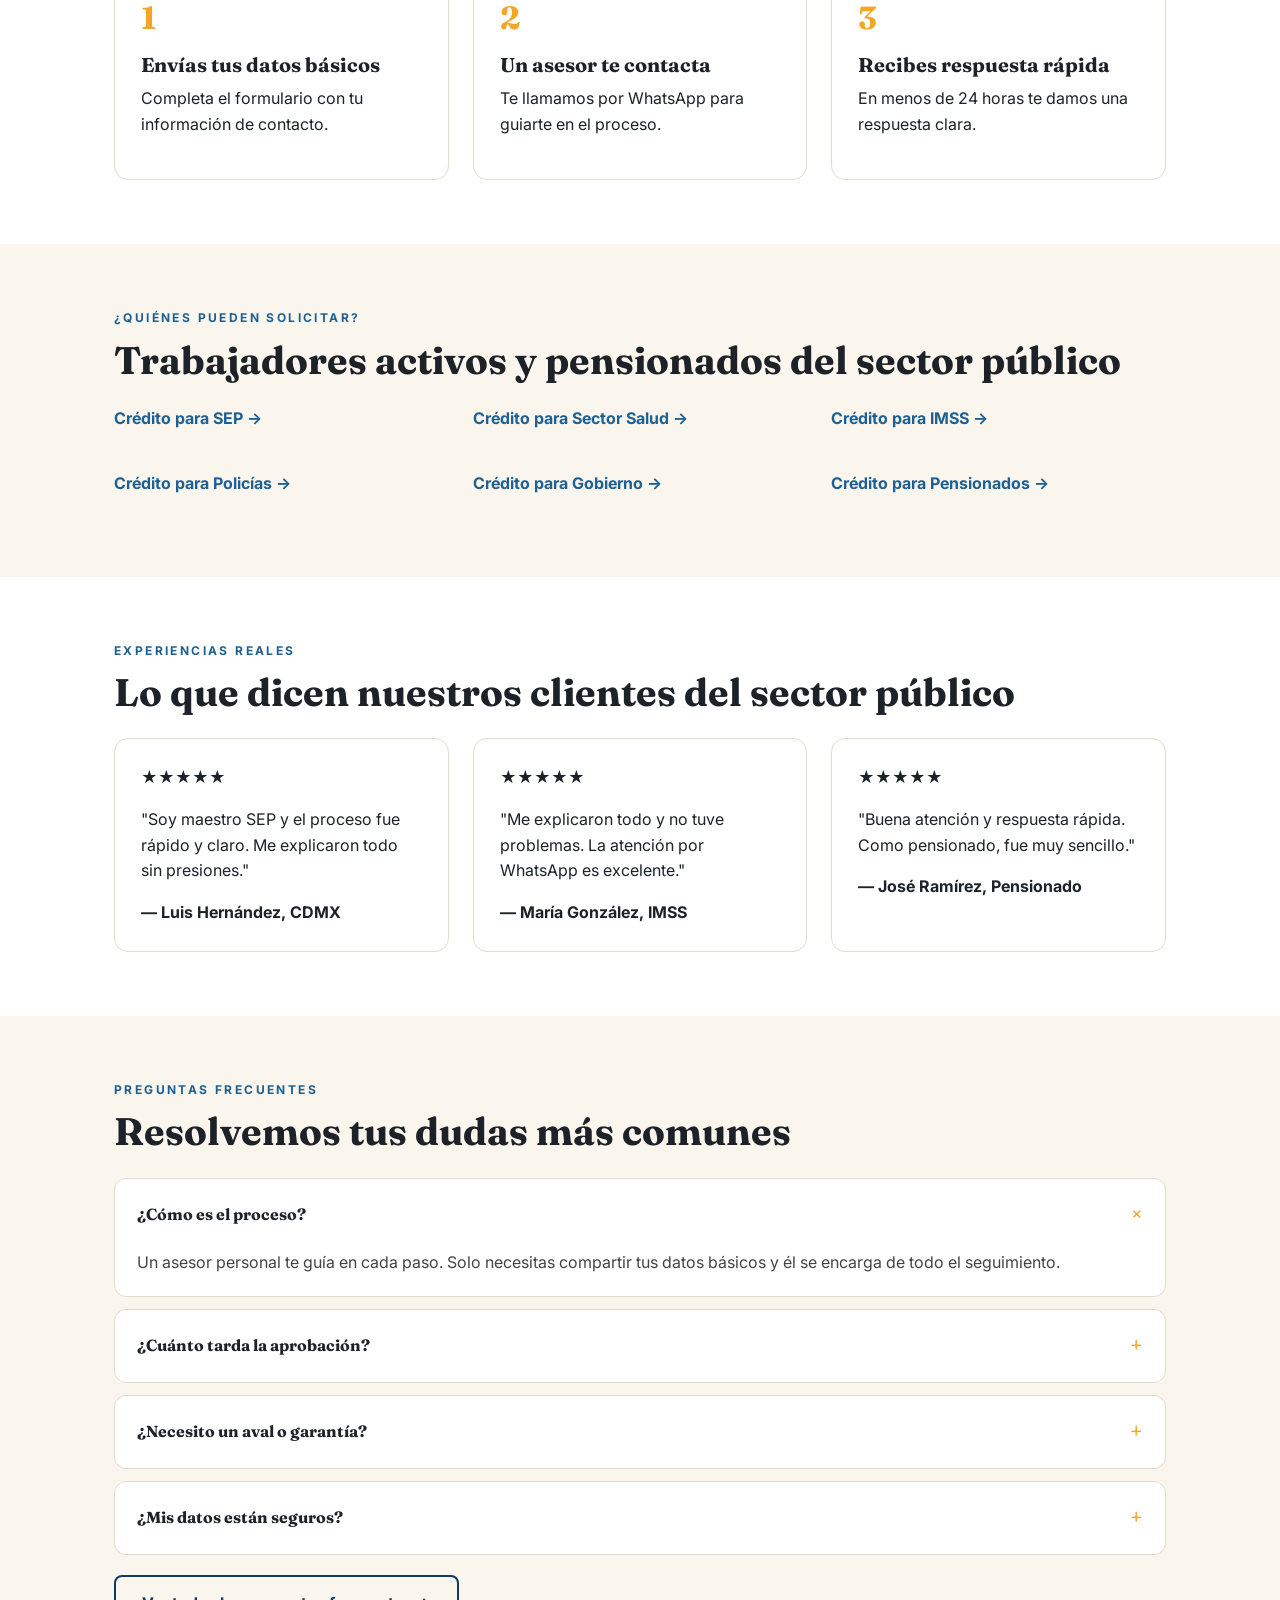
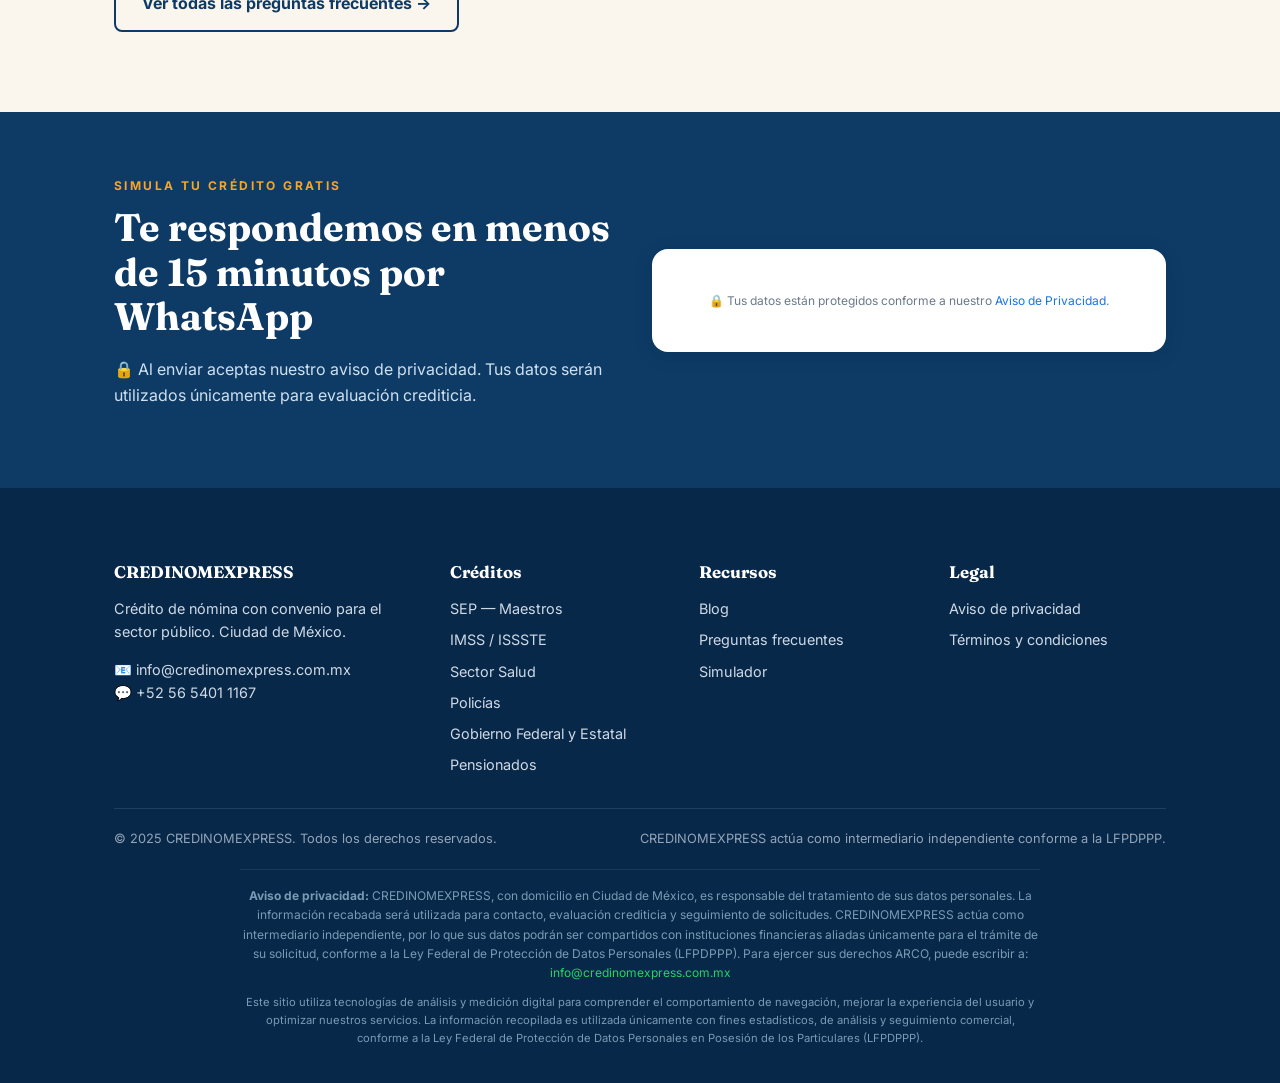
==== commit a330c1e7: "Implement interactive agreements banner Added interactive agreements banner with links." ====
--- a/index.html
+++ b/index.html
@@ -165,12 +165,29 @@
   </div>
 </header>
 
+<!-- ===== BANNER DE CONVENIOS INTERACTIVO ===== -->
 <div class="cred-bar">
   <div class="cred-track">
-    <span>★</span>SEP <span>★</span> IMSS <span>★</span> ISSSTE <span>★</span> Policías <span>★</span> Gobierno Federal <span>★</span> Pensionados
-    <span>★</span>SEP <span>★</span> IMSS <span>★</span> ISSSTE <span>★</span> Policías <span>★</span> Gobierno Federal <span>★</span> Pensionados
+
+    <!-- Primera secuencia -->
+    <span>★</span><a href="sep.html" class="cred-link">SEP</a>
+    <span>★</span><a href="imss.html" class="cred-link">IMSS</a>
+    <span>★</span><a href="imss.html" class="cred-link">ISSSTE</a>
+    <span>★</span><a href="policias.html" class="cred-link">POLICÍAS</a>
+    <span>★</span><a href="gobierno.html" class="cred-link">GOBIERNO FEDERAL</a>
+    <span>★</span><a href="pensionados.html" class="cred-link">PENSIONADOS</a>
+
+    <!-- Segunda secuencia: mantiene el desplazamiento continuo -->
+    <span>★</span><a href="sep.html" class="cred-link">SEP</a>
+    <span>★</span><a href="imss.html" class="cred-link">IMSS</a>
+    <span>★</span><a href="imss.html" class="cred-link">ISSSTE</a>
+    <span>★</span><a href="policias.html" class="cred-link">POLICÍAS</a>
+    <span>★</span><a href="gobierno.html" class="cred-link">GOBIERNO FEDERAL</a>
+    <span>★</span><a href="pensionados.html" class="cred-link">PENSIONADOS</a>
+
   </div>
 </div>
+<!-- ===== FIN BANNER DE CONVENIOS ===== -->
 
 <section class="hero">
   <div class="container">
--- a/styles.css
+++ b/styles.css
@@ -513,23 +513,89 @@
   color:#94a4b8;
 }
 
-/* whatsapp float */
-.wa-float{
-  position:fixed;
-  bottom:22px;
-  right:22px;
-  z-index:200;
-  background:#25D366;
-  color:#fff;
-  width:58px;
-  height:58px;
-  border-radius:50%;
-  display:flex;
-  align-items:center;
-  justify-content:center;
-  font-size:1.6rem;
-  box-shadow:0 8px 24px rgba(0,0,0,.25);
-}
+/* ==================================================
+   BOTÓN FLOTANTE WHATSAPP - INICIO
+   CREDINOMEXPRESS
+================================================== */
+
+.wa-cta {
+    position: fixed;
+    bottom: 22px;
+    right: 22px;
+    z-index: 200;
+    display: flex;
+    align-items: center;
+    gap: 12px;
+    padding: 12px 20px;
+    min-height: 64px;
+    background: linear-gradient(135deg, #25D366, #128C7E);
+    color: #ffffff;
+    border: 1px solid rgba(255,255,255,.25);
+    border-radius: 50px;
+    text-decoration: none;
+    font-family: var(--font-body);
+    box-shadow: 0 8px 24px rgba(0,0,0,.22);
+    transition: transform .3s ease, box-shadow .3s ease;
+}
+
+.wa-cta:hover {
+    transform: translateY(-4px);
+    box-shadow: 0 12px 30px rgba(0,0,0,.28);
+    color: #ffffff;
+}
+
+.wa-icon {
+    display: flex;
+    align-items: center;
+    justify-content: center;
+    width: 42px;
+    height: 42px;
+    font-size: 27px;
+    line-height: 1;
+    flex-shrink: 0;
+}
+
+.wa-text {
+    display: flex;
+    flex-direction: column;
+    font-size: 14px;
+    font-weight: 700;
+    line-height: 1.3;
+}
+
+.wa-text small {
+    margin-top: 3px;
+    font-size: 11px;
+    font-weight: 400;
+    opacity: .9;
+}
+
+/* ADAPTACIÓN PARA CELULARES */
+@media (max-width: 600px) {
+    .wa-cta {
+        bottom: 16px;
+        right: 14px;
+        min-height: 56px;
+        padding: 9px 15px;
+        gap: 8px;
+    }
+
+    .wa-icon {
+        width: 36px;
+        height: 36px;
+        font-size: 24px;
+    }
+
+    .wa-text {
+        font-size: 12px;
+    }
+
+    .wa-text small {
+        font-size: 10px;
+    }
+}
+
+/* BOTÓN FLOTANTE WHATSAPP - FIN */
 
 /* ======================================== */
 /* ===== RESPONSIVE: CORREGIDO ===== */
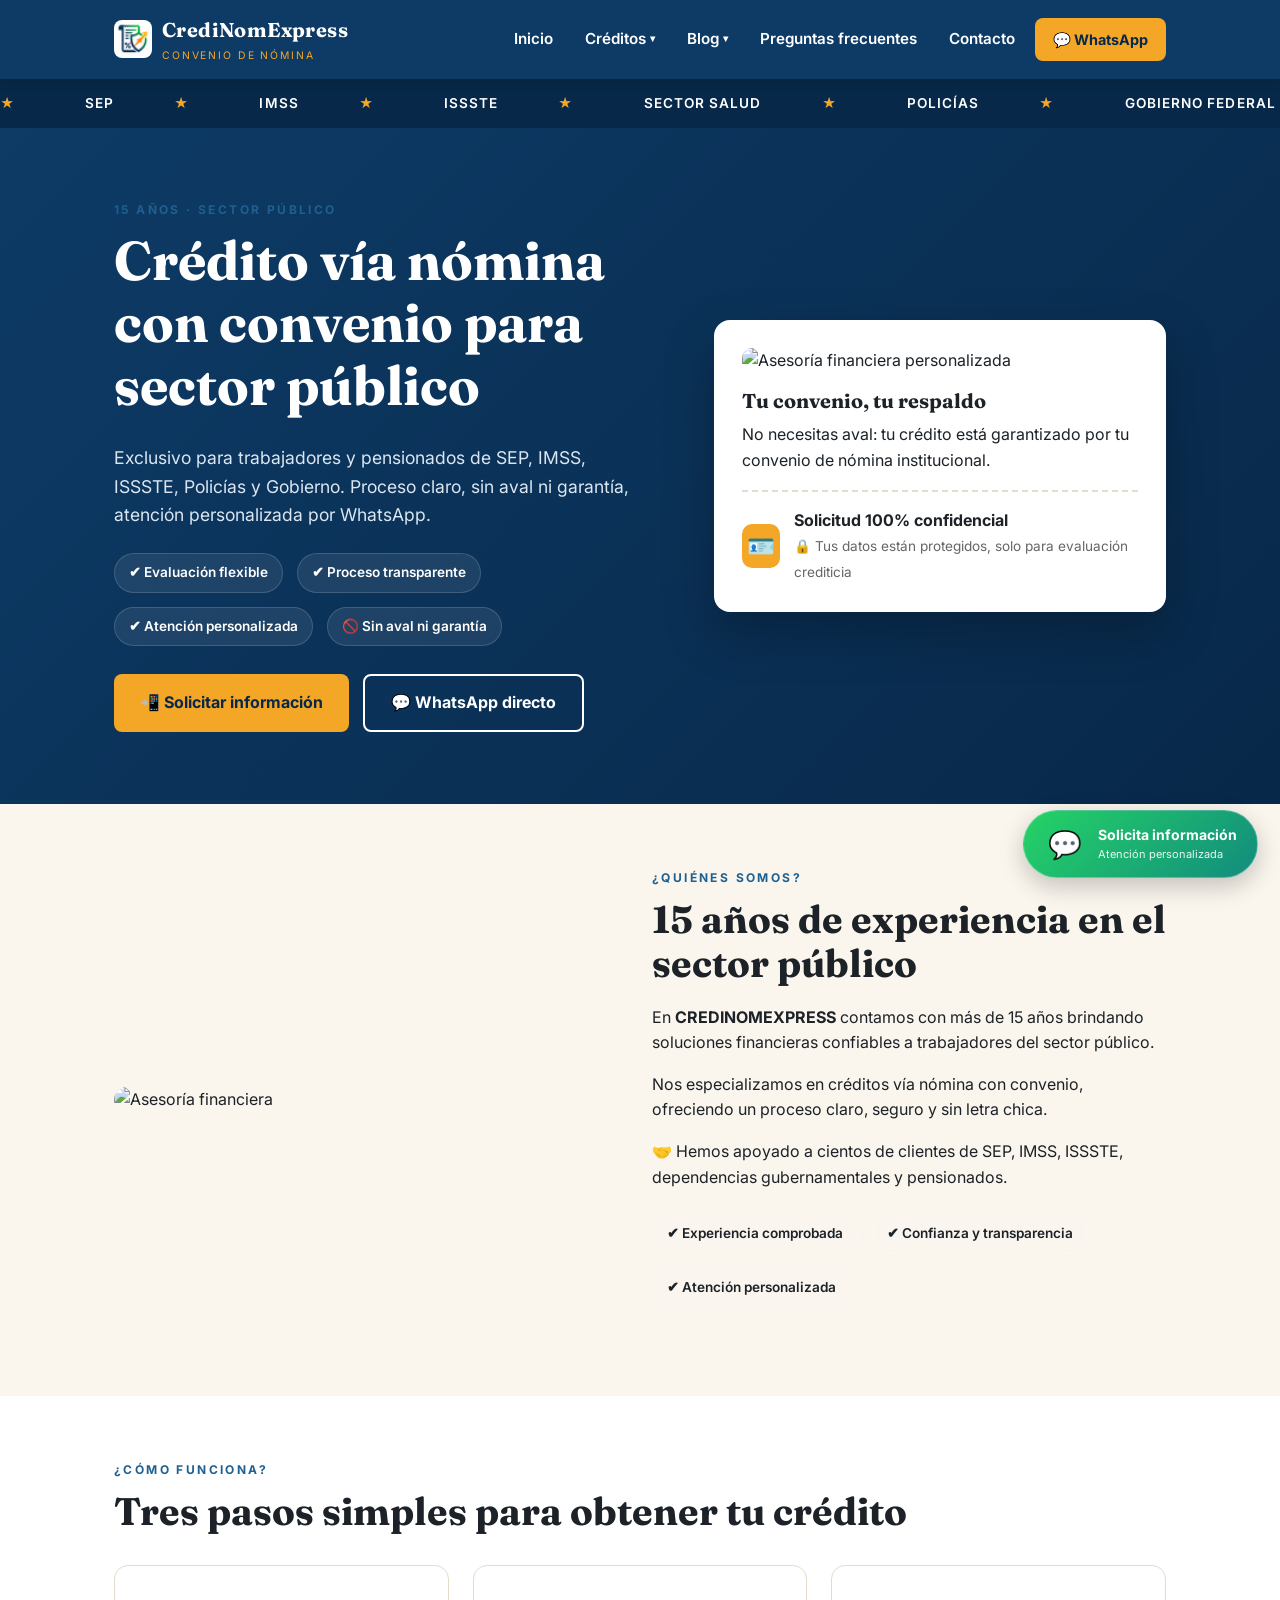
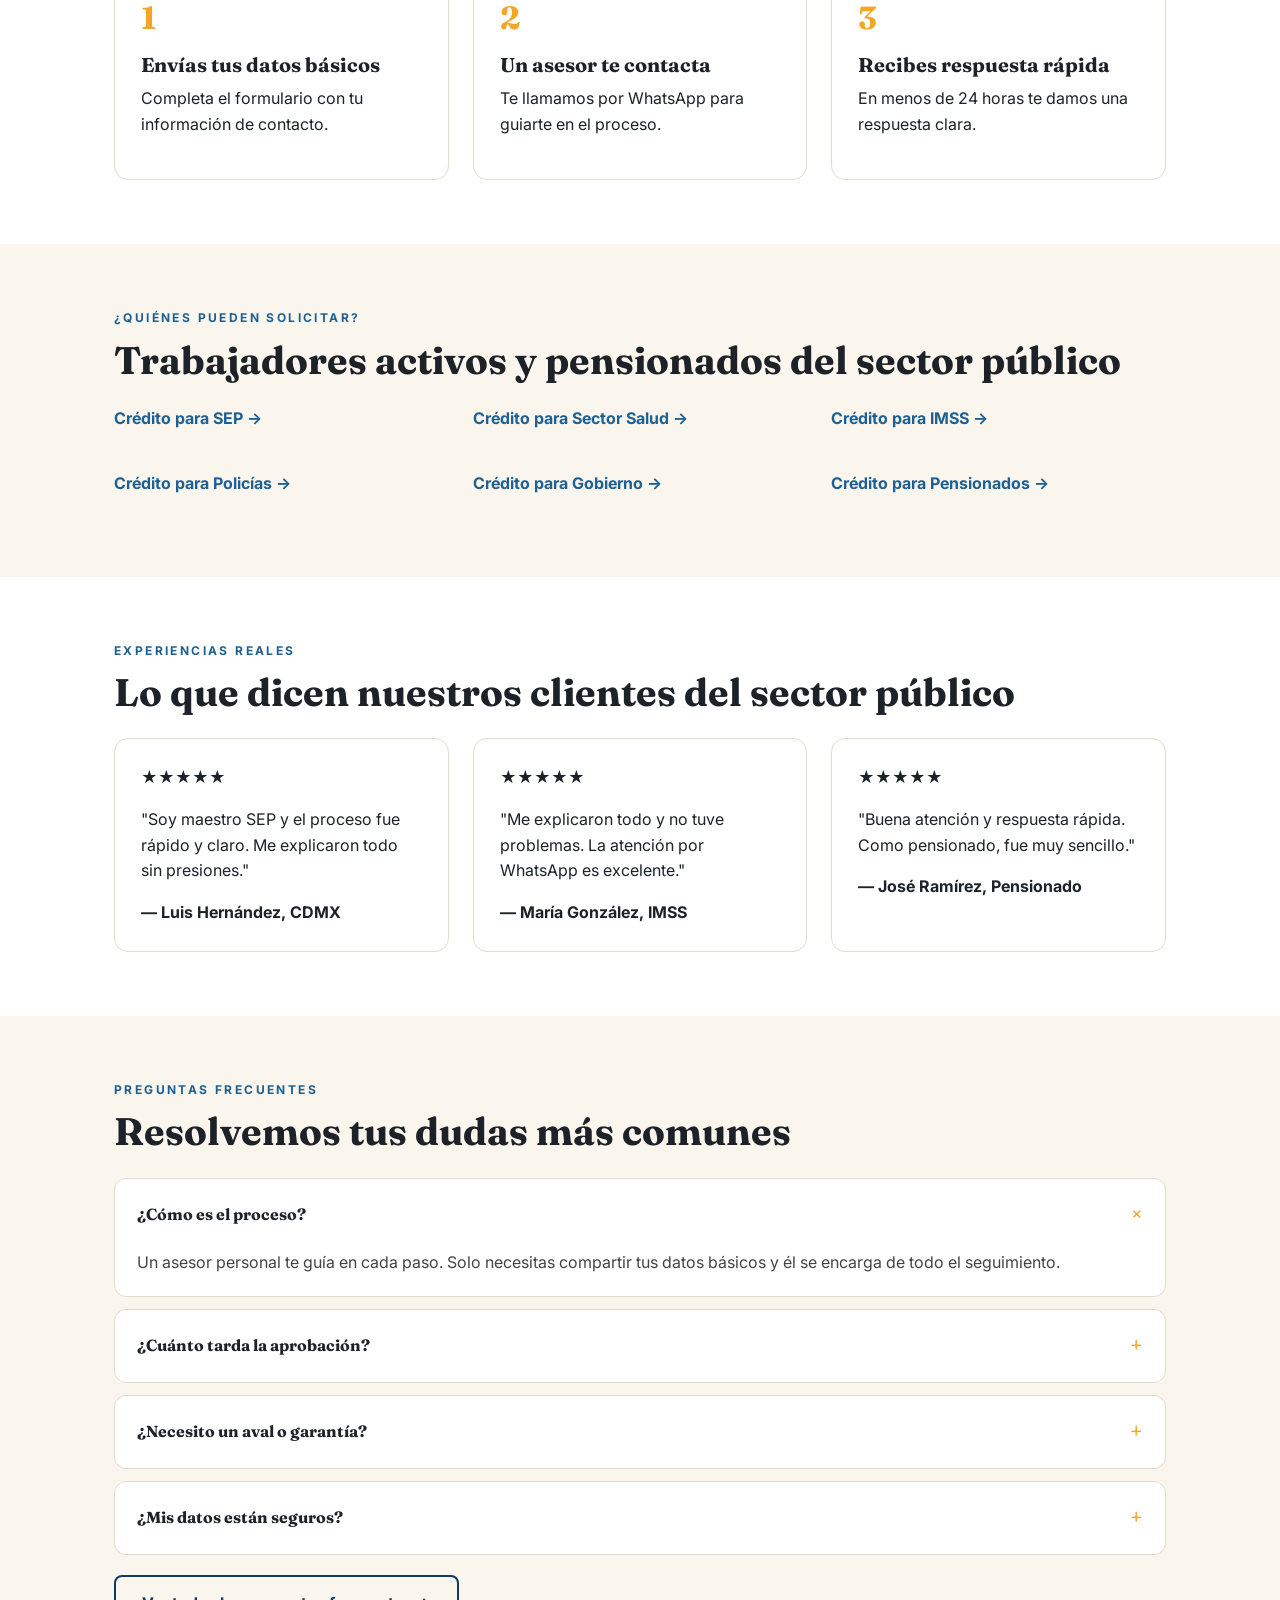
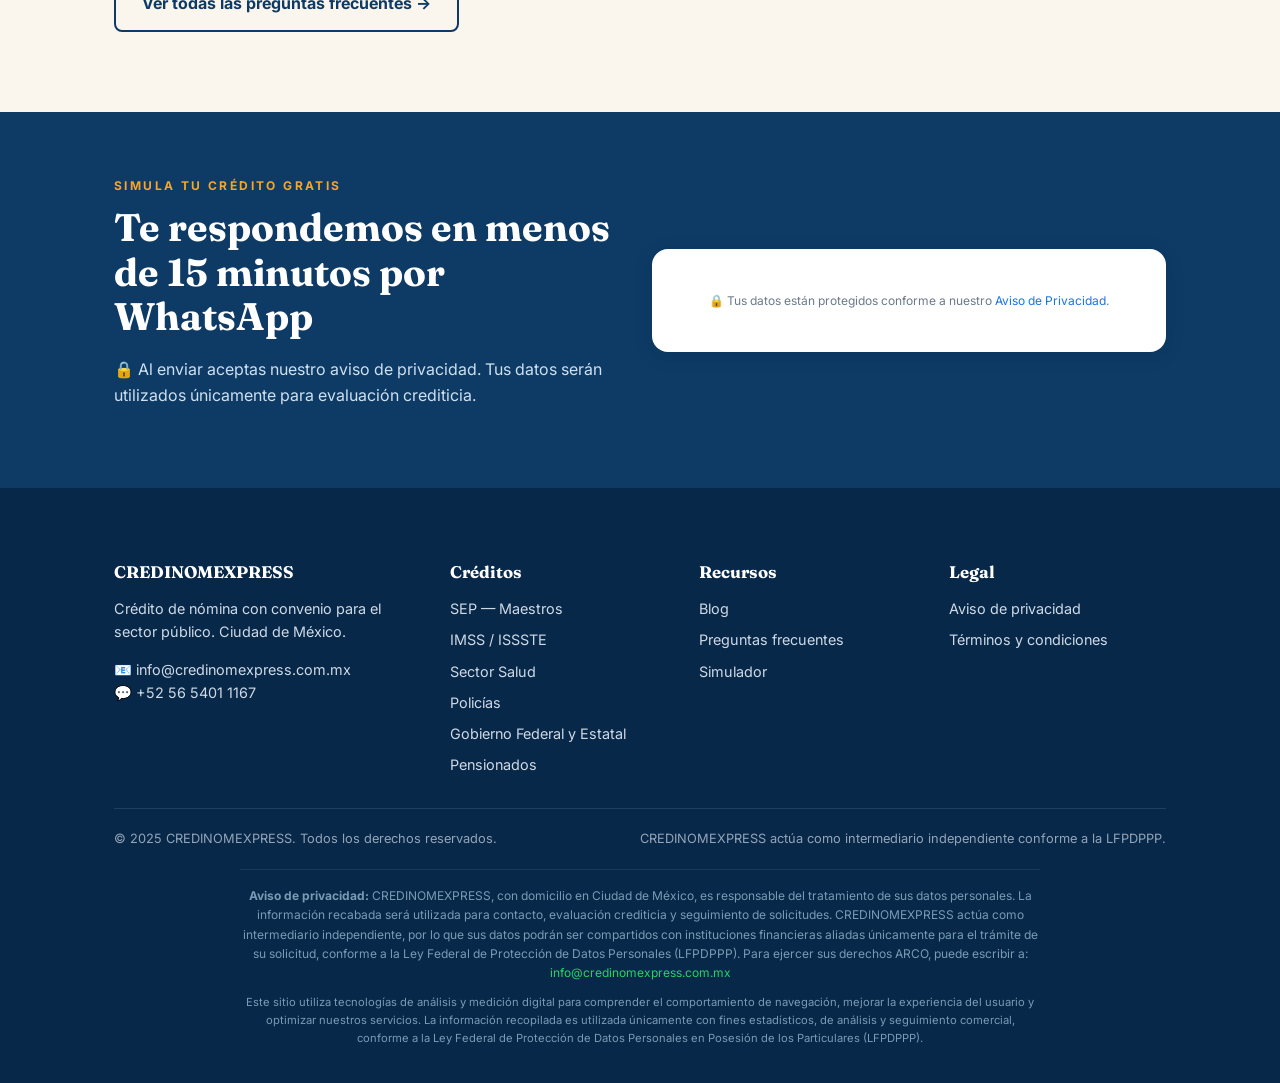
==== commit 14c08589: "Add link to SECTOR SALUD in index.html" ====
--- a/index.html
+++ b/index.html
@@ -173,6 +173,7 @@
     <span>★</span><a href="sep.html" class="cred-link">SEP</a>
     <span>★</span><a href="imss.html" class="cred-link">IMSS</a>
     <span>★</span><a href="imss.html" class="cred-link">ISSSTE</a>
+    <span>★</span><a href="sector-salud.html" class="cred-link">SECTOR SALUD</a>
     <span>★</span><a href="policias.html" class="cred-link">POLICÍAS</a>
     <span>★</span><a href="gobierno.html" class="cred-link">GOBIERNO FEDERAL</a>
     <span>★</span><a href="pensionados.html" class="cred-link">PENSIONADOS</a>
@@ -181,6 +182,7 @@
     <span>★</span><a href="sep.html" class="cred-link">SEP</a>
     <span>★</span><a href="imss.html" class="cred-link">IMSS</a>
     <span>★</span><a href="imss.html" class="cred-link">ISSSTE</a>
+    <span>★</span><a href="sector-salud.html" class="cred-link">SECTOR SALUD</a>
     <span>★</span><a href="policias.html" class="cred-link">POLICÍAS</a>
     <span>★</span><a href="gobierno.html" class="cred-link">GOBIERNO FEDERAL</a>
     <span>★</span><a href="pensionados.html" class="cred-link">PENSIONADOS</a>
--- a/styles.css
+++ b/styles.css
@@ -1,3 +1,37 @@
+
+/* ==========================================================
+   CREDINOMEXPRESS
+   HOJA DE ESTILOS PRINCIPAL
+   Archivo: styles.css
+
+   ÍNDICE DE SECCIONES:
+   01. Variables globales
+   02. Configuración general
+   03. Header y marca
+   04. Botón hamburguesa
+   05. Menú principal
+   06. Submenús
+   07. Botones y llamadas a la acción
+   08. Tipografía y secciones
+   09. Banner animado de convenios
+   10. Hero principal
+   11. Tarjetas y cuadrículas
+   12. Encabezados interiores
+   13. Blog
+   14. Artículos
+   15. Preguntas frecuentes
+   16. Footer
+   17. Botón flotante WhatsApp
+   18. Diseño responsive
+   19. Formulario HubSpot
+========================================================== */
+
+
+/* ==========================================================
+   01. VARIABLES GLOBALES
+   Modificar aquí los colores y tipografías generales.
+========================================================== */
+
 :root{
   --navy:#0d3b66;
   --navy-dark:#082849;
@@ -10,8 +44,17 @@
   --font-body:"Inter", sans-serif;
 }
 
+
+/* ==========================================================
+   02. CONFIGURACIÓN GENERAL
+========================================================== */
+
 *{box-sizing:border-box;}
-html{scroll-behavior:smooth;}
+
+html{
+  scroll-behavior:smooth;
+}
+
 body{
   margin:0;
   font-family:var(--font-body);
@@ -19,12 +62,29 @@
   background:var(--cream);
   line-height:1.6;
 }
-a{color:inherit;text-decoration:none;}
-img{max-width:100%;display:block;}
-
-.container{max-width:1100px;margin:0 auto;padding:0 24px;}
-
-/* ===== HEADER ===== */
+
+a{
+  color:inherit;
+  text-decoration:none;
+}
+
+img{
+  max-width:100%;
+  display:block;
+}
+
+.container{
+  max-width:1100px;
+  margin:0 auto;
+  padding:0 24px;
+}
+
+
+/* ==========================================================
+   03. HEADER Y MARCA
+   Modificar aquí el encabezado, logotipo y nombre comercial.
+========================================================== */
+
 header.site{
   background:var(--navy);
   color:#fff;
@@ -33,6 +93,7 @@
   z-index:100;
   box-shadow:0 2px 10px rgba(0,0,0,.15);
 }
+
 .nav{
   display:flex;
   align-items:center;
@@ -42,6 +103,7 @@
   margin:0 auto;
   position:relative;
 }
+
 .brand{
   display:flex;
   align-items:center;
@@ -52,7 +114,13 @@
   letter-spacing:.02em;
   z-index:101;
 }
-.brand img{width:38px;height:38px;border-radius:8px;}
+
+.brand img{
+  width:38px;
+  height:38px;
+  border-radius:8px;
+}
+
 .brand .sub{
   display:block;
   font-family:var(--font-body);
@@ -64,7 +132,12 @@
   margin-top:2px;
 }
 
-/* ===== BOTÓN HAMBURGUESA (SIEMPRE VISIBLE EN MÓVIL) ===== */
+
+/* ==========================================================
+   04. BOTÓN HAMBURGUESA
+   Control de apertura del menú en dispositivos móviles.
+========================================================== */
+
 .nav-toggle{
   display:none;
   background:none;
@@ -78,12 +151,18 @@
   font-weight:300;
 }
 
-/* ===== MENÚ PRINCIPAL ===== */
+
+/* ==========================================================
+   05. MENÚ PRINCIPAL
+   Navegación de escritorio.
+========================================================== */
+
 nav.menu{
   display:flex;
   gap:6px;
   align-items:center;
 }
+
 nav.menu > ul{
   display:flex;
   gap:4px;
@@ -92,9 +171,11 @@
   padding:0;
   align-items:center;
 }
+
 nav.menu > ul > li{
   position:relative;
 }
+
 nav.menu a.top{
   display:flex;
   align-items:center;
@@ -106,16 +187,26 @@
   transition:background .15s;
   white-space:nowrap;
 }
-nav.menu a.top:hover, nav.menu li.open > a.top{
+
+nav.menu a.top:hover,
+nav.menu li.open > a.top{
   background:rgba(255,255,255,.1);
 }
+
 nav.menu .caret{
   font-size:.65em;
   transition:transform .15s;
 }
+
 nav.menu li.open .caret{
   transform:rotate(180deg);
 }
+
+
+/* ==========================================================
+   06. SUBMENÚS
+   Opciones desplegables de navegación.
+========================================================== */
 
 .submenu{
   position:absolute;
@@ -134,11 +225,14 @@
   transform:translateY(8px);
   transition:opacity .15s, transform .15s, visibility .15s;
 }
-nav.menu li.open .submenu, nav.menu li:hover .submenu{
+
+nav.menu li.open .submenu,
+nav.menu li:hover .submenu{
   opacity:1;
   visibility:visible;
   transform:translateY(0);
 }
+
 .submenu li a{
   display:flex;
   align-items:center;
@@ -149,13 +243,21 @@
   font-weight:500;
   color:var(--navy-dark);
 }
+
 .submenu li a:hover{
   background:var(--cream);
   color:var(--blue);
 }
+
 .submenu .icon{
   font-size:1.1em;
 }
+
+
+/* ==========================================================
+   07. BOTONES Y LLAMADAS A LA ACCIÓN
+   CTA del menú y botones generales.
+========================================================== */
 
 .cta-mini{
   background:var(--amber);
@@ -165,13 +267,24 @@
   font-weight:700;
   font-size:.9rem;
 }
+
 .cta-mini:hover{
   background:#ffb845;
 }
 
-/* ===== HERO / SECTIONS shared ===== */
-.section{padding:64px 0;}
-.section.tight{padding:40px 0;}
+
+/* ==========================================================
+   08. TIPOGRAFÍA Y SECCIONES COMPARTIDAS
+========================================================== */
+
+.section{
+  padding:64px 0;
+}
+
+.section.tight{
+  padding:40px 0;
+}
+
 .eyebrow{
   font-family:var(--font-body);
   text-transform:uppercase;
@@ -181,24 +294,36 @@
   color:var(--blue);
   margin-bottom:10px;
 }
+
 h1,h2,h3{
   font-family:var(--font-display);
   line-height:1.15;
   margin:0 0 .5em;
 }
+
 h1{
   font-size:clamp(2.2rem,5vw,3.4rem);
   font-weight:700;
 }
+
 h2{
   font-size:clamp(1.6rem,3.5vw,2.4rem);
   font-weight:700;
 }
+
 h3{
   font-size:1.25rem;
   font-weight:700;
 }
-p{margin:0 0 1em;}
+
+p{
+  margin:0 0 1em;
+}
+
+
+/* ==========================================================
+   08.1 BOTONES GENERALES
+========================================================== */
 
 .btn{
   display:inline-flex;
@@ -210,38 +335,57 @@
   font-size:1rem;
   transition:transform .12s, box-shadow .12s;
 }
+
 .btn-primary{
   background:var(--amber);
   color:var(--navy-dark);
 }
+
 .btn-primary:hover{
   transform:translateY(-2px);
   box-shadow:0 8px 20px rgba(244,166,39,.4);
 }
+
 .btn-ghost{
   background:transparent;
   border:2px solid #fff;
   color:#fff;
 }
+
 .btn-ghost:hover{
   background:rgba(255,255,255,.1);
 }
+
 .btn-outline-navy{
   border:2px solid var(--navy);
   color:var(--navy);
 }
+
 .btn-outline-navy:hover{
   background:var(--navy);
   color:#fff;
 }
 
-/* signature credential bar */
+
+/* ==========================================================
+   09. BANNER ANIMADO DE CONVENIOS
+   SEP | IMSS | ISSSTE | POLICÍAS | GOBIERNO | PENSIONADOS
+
+   IMPORTANTE:
+   - No duplicar este bloque.
+   - La animación original dura 40 segundos.
+   - El desplazamiento utiliza -50% para mantener
+     la continuidad del contenido duplicado en el HTML.
+   - Los enlaces utilizan la clase .cred-link.
+========================================================== */
+
 .cred-bar{
   background:var(--navy-dark);
   color:#fff;
   overflow:hidden;
   position:relative;
 }
+
 .cred-track{
   display:flex;
   gap:60px;
@@ -254,24 +398,53 @@
   font-size:.85rem;
   text-transform:uppercase;
 }
+
 .cred-track span{
   color:var(--amber);
   margin-right:10px;
 }
+
+/* ENLACES DEL BANNER */
+
+.cred-track .cred-link{
+  color:#fff;
+  text-decoration:none;
+  cursor:pointer;
+  transition:color .25s ease;
+}
+
+.cred-track .cred-link:hover{
+  color:var(--amber);
+}
+
+/* ANIMACIÓN ORIGINAL DEL BANNER */
+
 @keyframes scroll-cred{
   from{transform:translateX(0);}
   to{transform:translateX(-50%);}
 }
+
+/* ACCESIBILIDAD: REDUCCIÓN DE MOVIMIENTO */
+
 @media (prefers-reduced-motion: reduce){
-  .cred-track{animation:none;overflow-x:auto;}
-}
-
-/* hero */
+  .cred-track{
+    animation:none;
+    overflow-x:auto;
+  }
+}
+
+
+/* ==========================================================
+   10. HERO PRINCIPAL
+   Primera sección de la página de inicio.
+========================================================== */
+
 .hero{
   background:linear-gradient(135deg,var(--navy) 0%, var(--navy-dark) 100%);
   color:#fff;
   position:relative;
 }
+
 .hero .container{
   display:grid;
   grid-template-columns:1.1fr .9fr;
@@ -279,15 +452,18 @@
   align-items:center;
   padding:72px 24px;
 }
+
 .hero h1 em{
   font-style:italic;
   color:var(--amber);
 }
+
 .hero .lead{
   font-size:1.1rem;
   color:#dbe6f2;
   max-width:520px;
 }
+
 .checks{
   list-style:none;
   padding:0;
@@ -296,6 +472,7 @@
   flex-wrap:wrap;
   gap:14px;
 }
+
 .checks li{
   background:rgba(255,255,255,.08);
   border:1px solid rgba(255,255,255,.15);
@@ -304,12 +481,14 @@
   font-size:.85rem;
   font-weight:600;
 }
+
 .hero-actions{
   display:flex;
   gap:14px;
   flex-wrap:wrap;
   margin-top:28px;
 }
+
 .hero-card{
   background:#fff;
   border-radius:16px;
@@ -317,10 +496,12 @@
   color:var(--ink);
   box-shadow:0 20px 50px rgba(0,0,0,.25);
 }
+
 .hero-card img{
   border-radius:10px;
   margin-bottom:16px;
 }
+
 .hero-card .id-badge{
   display:flex;
   align-items:center;
@@ -329,6 +510,7 @@
   padding-top:16px;
   margin-top:16px;
 }
+
 .id-badge .dot{
   width:44px;
   height:44px;
@@ -340,16 +522,31 @@
   font-size:1.4rem;
 }
 
-/* cards grid */
-.grid{display:grid;gap:24px;}
-.grid-3{grid-template-columns:repeat(3,1fr);}
-.grid-2{grid-template-columns:repeat(2,1fr);}
+
+/* ==========================================================
+   11. TARJETAS Y CUADRÍCULAS
+========================================================== */
+
+.grid{
+  display:grid;
+  gap:24px;
+}
+
+.grid-3{
+  grid-template-columns:repeat(3,1fr);
+}
+
+.grid-2{
+  grid-template-columns:repeat(2,1fr);
+}
+
 .card{
   background:#fff;
   border:1px solid var(--line);
   border-radius:14px;
   padding:26px;
 }
+
 .card .num{
   font-family:var(--font-display);
   font-size:2rem;
@@ -358,22 +555,32 @@
   margin-bottom:10px;
 }
 
-/* breadcrumb / page header */
+
+/* ==========================================================
+   12. ENCABEZADOS DE PÁGINAS INTERIORES
+========================================================== */
+
 .page-head{
   background:var(--navy);
   color:#fff;
   padding:48px 0 36px;
 }
+
 .page-head .crumb{
   font-size:.85rem;
   color:#bcd0e4;
   margin-bottom:8px;
 }
+
 .page-head .crumb a{
   color:var(--amber);
 }
 
-/* blog cards */
+
+/* ==========================================================
+   13. BLOG Y TARJETAS DE PUBLICACIONES
+========================================================== */
+
 .post-card{
   background:#fff;
   border:1px solid var(--line);
@@ -382,10 +589,12 @@
   display:flex;
   flex-direction:column;
 }
+
 .post-card img{
   height:170px;
   object-fit:cover;
 }
+
 .post-card .body{
   padding:22px;
   display:flex;
@@ -393,6 +602,7 @@
   gap:8px;
   flex:1;
 }
+
 .post-card .tag{
   align-self:flex-start;
   background:var(--cream);
@@ -404,24 +614,41 @@
   padding:4px 10px;
   border-radius:999px;
 }
+
 .post-card .meta{
   font-size:.8rem;
   color:#7a7a7a;
 }
+
 .post-card .more{
   margin-top:auto;
   font-weight:700;
   color:var(--blue);
 }
 
-/* article */
-.article{max-width:720px;margin:0 auto;}
+
+/* ==========================================================
+   14. ARTÍCULOS
+========================================================== */
+
+.article{
+  max-width:720px;
+  margin:0 auto;
+}
+
 .article img.cover{
   border-radius:14px;
   margin-bottom:8px;
 }
-.article h2{margin-top:1.4em;}
-.article ul{padding-left:1.2em;}
+
+.article h2{
+  margin-top:1.4em;
+}
+
+.article ul{
+  padding-left:1.2em;
+}
+
 .article blockquote{
   border-left:4px solid var(--amber);
   padding:8px 0 8px 18px;
@@ -430,7 +657,11 @@
   color:#555;
 }
 
-/* faq */
+
+/* ==========================================================
+   15. PREGUNTAS FRECUENTES (FAQ)
+========================================================== */
+
 .faq-item{
   background:#fff;
   border:1px solid var(--line);
@@ -438,6 +669,7 @@
   margin-bottom:12px;
   overflow:hidden;
 }
+
 .faq-item summary{
   padding:18px 22px;
   font-weight:700;
@@ -448,7 +680,11 @@
   align-items:center;
   font-family:var(--font-display);
 }
-.faq-item summary::-webkit-details-marker{display:none;}
+
+.faq-item summary::-webkit-details-marker{
+  display:none;
+}
+
 .faq-item summary::after{
   content:"+";
   font-size:1.4rem;
@@ -456,13 +692,16 @@
   font-weight:700;
   transition:transform .15s;
 }
+
 .faq-item[open] summary::after{
   transform:rotate(45deg);
 }
+
 .faq-item .answer{
   padding:0 22px 20px;
   color:#444;
 }
+
 .faq-cat{
   margin:32px 0 14px;
   font-family:var(--font-display);
@@ -472,25 +711,33 @@
   padding-bottom:4px;
 }
 
-/* footer */
+
+/* ==========================================================
+   16. FOOTER
+   Pie de página y columnas de navegación.
+========================================================== */
+
 footer.site{
   background:var(--navy-dark);
   color:#cfd9e6;
   padding:48px 0 24px;
   font-size:.9rem;
 }
+
 .foot-grid{
   display:grid;
   grid-template-columns:1.4fr 1fr 1fr 1fr;
   gap:32px;
   margin-bottom:32px;
 }
+
 .foot-grid h4{
   color:#fff;
   font-family:var(--font-display);
   margin-bottom:12px;
   font-size:1.05rem;
 }
+
 .foot-grid ul{
   list-style:none;
   padding:0;
@@ -499,9 +746,11 @@
   flex-direction:column;
   gap:8px;
 }
+
 .foot-grid a:hover{
   color:var(--amber);
 }
+
 .foot-bottom{
   border-top:1px solid rgba(255,255,255,.1);
   padding-top:20px;
@@ -513,115 +762,133 @@
   color:#94a4b8;
 }
 
-/* ==================================================
-   BOTÓN FLOTANTE WHATSAPP - INICIO
-   CREDINOMEXPRESS
-================================================== */
-
-.wa-cta {
-    position: fixed;
-    bottom: 22px;
-    right: 22px;
-    z-index: 200;
-    display: flex;
-    align-items: center;
-    gap: 12px;
-    padding: 12px 20px;
-    min-height: 64px;
-    background: linear-gradient(135deg, #25D366, #128C7E);
-    color: #ffffff;
-    border: 1px solid rgba(255,255,255,.25);
-    border-radius: 50px;
-    text-decoration: none;
-    font-family: var(--font-body);
-    box-shadow: 0 8px 24px rgba(0,0,0,.22);
-    transition: transform .3s ease, box-shadow .3s ease;
-}
-
-.wa-cta:hover {
-    transform: translateY(-4px);
-    box-shadow: 0 12px 30px rgba(0,0,0,.28);
-    color: #ffffff;
-}
-
-.wa-icon {
-    display: flex;
-    align-items: center;
-    justify-content: center;
-    width: 42px;
-    height: 42px;
-    font-size: 27px;
-    line-height: 1;
-    flex-shrink: 0;
-}
-
-.wa-text {
-    display: flex;
-    flex-direction: column;
-    font-size: 14px;
-    font-weight: 700;
-    line-height: 1.3;
-}
-
-.wa-text small {
-    margin-top: 3px;
-    font-size: 11px;
-    font-weight: 400;
-    opacity: .9;
-}
-
-/* ADAPTACIÓN PARA CELULARES */
-@media (max-width: 600px) {
-    .wa-cta {
-        bottom: 16px;
-        right: 14px;
-        min-height: 56px;
-        padding: 9px 15px;
-        gap: 8px;
-    }
-
-    .wa-icon {
-        width: 36px;
-        height: 36px;
-        font-size: 24px;
-    }
-
-    .wa-text {
-        font-size: 12px;
-    }
-
-    .wa-text small {
-        font-size: 10px;
-    }
-}
-
-/* BOTÓN FLOTANTE WHATSAPP - FIN */
-
-/* ======================================== */
-/* ===== RESPONSIVE: CORREGIDO ===== */
-/* ======================================== */
-
-@media (max-width: 880px){
+
+/* ==========================================================
+   17. BOTÓN FLOTANTE WHATSAPP
+   Modificar aquí la posición y apariencia del botón.
+========================================================== */
+
+.wa-cta{
+  position:fixed;
+  bottom:22px;
+  right:22px;
+  z-index:200;
+  display:flex;
+  align-items:center;
+  gap:12px;
+  padding:12px 20px;
+  min-height:64px;
+  background:linear-gradient(135deg,#25D366,#128C7E);
+  color:#ffffff;
+  border:1px solid rgba(255,255,255,.25);
+  border-radius:50px;
+  text-decoration:none;
+  font-family:var(--font-body);
+  box-shadow:0 8px 24px rgba(0,0,0,.22);
+  transition:transform .3s ease, box-shadow .3s ease;
+}
+
+.wa-cta:hover{
+  transform:translateY(-4px);
+  box-shadow:0 12px 30px rgba(0,0,0,.28);
+  color:#ffffff;
+}
+
+.wa-icon{
+  display:flex;
+  align-items:center;
+  justify-content:center;
+  width:42px;
+  height:42px;
+  font-size:27px;
+  line-height:1;
+  flex-shrink:0;
+}
+
+.wa-text{
+  display:flex;
+  flex-direction:column;
+  font-size:14px;
+  font-weight:700;
+  line-height:1.3;
+}
+
+.wa-text small{
+  margin-top:3px;
+  font-size:11px;
+  font-weight:400;
+  opacity:.9;
+}
+
+
+/* ==========================================================
+   18. DISEÑO RESPONSIVE
+   Adaptación para celulares, tablets y escritorio.
+========================================================== */
+
+
+/* ----------------------------------------------------------
+   18.1 WHATSAPP EN CELULARES
+---------------------------------------------------------- */
+
+@media (max-width:600px){
+
+  .wa-cta{
+    bottom:16px;
+    right:14px;
+    min-height:56px;
+    padding:9px 15px;
+    gap:8px;
+  }
+
+  .wa-icon{
+    width:36px;
+    height:36px;
+    font-size:24px;
+  }
+
+  .wa-text{
+    font-size:12px;
+  }
+
+  .wa-text small{
+    font-size:10px;
+  }
+}
+
+
+/* ----------------------------------------------------------
+   18.2 MENÚ MÓVIL Y TABLET
+   Punto de cambio: 880px.
+---------------------------------------------------------- */
+
+@media (max-width:880px){
+
   .hero .container{
     grid-template-columns:1fr;
     padding:48px 24px;
   }
+
   .grid-3{
     grid-template-columns:1fr;
   }
+
   .grid-2{
     grid-template-columns:1fr;
   }
+
   .foot-grid{
     grid-template-columns:1fr 1fr;
   }
 
-  /* === BOTÓN HAMBURGUESA: SIEMPRE VISIBLE === */
+  /* BOTÓN HAMBURGUESA */
+
   .nav-toggle{
     display:block !important;
   }
 
-  /* === MENÚ: OCULTO POR DEFECTO === */
+  /* MENÚ OCULTO POR DEFECTO */
+
   nav.menu{
     position:fixed;
     top:0;
@@ -640,7 +907,8 @@
     gap:0;
   }
 
-  /* === MENÚ: VISIBLE CON CLASE "open" === */
+  /* MENÚ ABIERTO */
+
   nav.menu.open{
     transform:translateX(0);
   }
@@ -659,7 +927,8 @@
     border-radius:8px;
   }
 
-  /* === SUBMENÚS EN MÓVIL === */
+  /* SUBMENÚS EN MÓVIL */
+
   .submenu{
     position:static;
     opacity:1;
@@ -689,7 +958,8 @@
     color:var(--amber);
   }
 
-  /* === BOTÓN CTA EN MÓVIL === */
+  /* BOTÓN CTA EN MÓVIL */
+
   .cta-mini{
     order:2;
     margin-top:12px;
@@ -699,12 +969,18 @@
   }
 }
 
-/* ===== PARA ESCRITORIO: MENÚ SIEMPRE VISIBLE ===== */
-@media (min-width: 881px){
+
+/* ----------------------------------------------------------
+   18.3 MENÚ DE ESCRITORIO
+   A partir de 881px.
+---------------------------------------------------------- */
+
+@media (min-width:881px){
+
   .nav-toggle{
     display:none !important;
   }
-  
+
   nav.menu{
     display:flex !important;
     position:static;
@@ -714,97 +990,130 @@
     overflow:visible;
     flex-direction:row;
   }
-  
+
   nav.menu > ul{
     flex-direction:row;
   }
 }
 
-/* ======================================== */
-/* ===== ESTILOS PARA FORMULARIO HUBSPOT ===== */
-/* ======================================== */
-
-/* Contenedor del iframe */
-.hs-form-frame iframe {
-    width: 100% !important;
-    min-height: 480px !important;
-    border: none;
-    border-radius: 12px;
-    background: #fff;
-}
-
-/* Campos del formulario */
-.hs-form-frame .hs-input {
-    border-radius: 8px !important;
-    border: 1px solid #d0d7de !important;
-    padding: 12px !important;
-    font-size: 14px !important;
-    font-family: var(--font-body) !important;
-    background: #fff !important;
-    width: 100% !important;
-    transition: border-color 0.2s;
-}
-
-.hs-form-frame .hs-input:focus {
-    border-color: var(--blue) !important;
-    outline: none !important;
-    box-shadow: 0 0 0 3px rgba(30, 96, 145, 0.15) !important;
-}
-
-/* Etiquetas de los campos */
-.hs-form-frame .hs-form-field label {
-    font-weight: 600 !important;
-    font-size: 0.9rem !important;
-    color: var(--ink) !important;
-    margin-bottom: 4px !important;
-    display: block !important;
-}
-
-/* ===== BOTÓN DE ENVÍO - MEJORADO (UNIFICADO) ===== */
-.hs-form-frame .hs-button {
-    background: var(--amber) !important;
-    color: var(--navy-dark) !important;
-    border-radius: 50px !important;
-    padding: 16px 32px !important;
-    font-weight: 800 !important;
-    font-size: 1.1rem !important;
-    border: none !important;
-    cursor: pointer !important;
-    transition: all 0.3s !important;
-    width: 100% !important;
-    text-transform: uppercase !important;
-    letter-spacing: 1px !important;
-    box-shadow: 0 4px 12px rgba(244, 166, 39, 0.3) !important;
-    font-family: var(--font-body) !important;
-}
-
-.hs-form-frame .hs-button:hover {
-    background: #ffb845 !important;
-    transform: translateY(-3px) !important;
-    box-shadow: 0 8px 25px rgba(244, 166, 39, 0.5) !important;
-}
-
-/* Mensajes de error */
-.hs-form-frame .hs-error-msg {
-    color: #e53935 !important;
-    font-size: 0.8rem !important;
-    margin-top: 4px !important;
-}
-
-/* Campos con error */
-.hs-form-frame .hs-input.error {
-    border-color: #e53935 !important;
-}
-
-/* ===== AJUSTES RESPONSIVE ===== */
-@media (max-width: 768px) {
-    .hs-form-frame iframe {
-        min-height: 550px !important;
-    }
-}
-
-@media (max-width: 480px) {
-    .hs-form-frame iframe {
-        min-height: 600px !important;
-    }
-}
+
+/* ==========================================================
+   19. FORMULARIO HUBSPOT
+   Estilos del contenedor y controles del formulario.
+========================================================== */
+
+
+/* ----------------------------------------------------------
+   19.1 CONTENEDOR DEL IFRAME
+---------------------------------------------------------- */
+
+.hs-form-frame iframe{
+  width:100% !important;
+  min-height:480px !important;
+  border:none;
+  border-radius:12px;
+  background:#fff;
+}
+
+
+/* ----------------------------------------------------------
+   19.2 CAMPOS DEL FORMULARIO
+---------------------------------------------------------- */
+
+.hs-form-frame .hs-input{
+  border-radius:8px !important;
+  border:1px solid #d0d7de !important;
+  padding:12px !important;
+  font-size:14px !important;
+  font-family:var(--font-body) !important;
+  background:#fff !important;
+  width:100% !important;
+  transition:border-color 0.2s;
+}
+
+.hs-form-frame .hs-input:focus{
+  border-color:var(--blue) !important;
+  outline:none !important;
+  box-shadow:0 0 0 3px rgba(30,96,145,.15) !important;
+}
+
+
+/* ----------------------------------------------------------
+   19.3 ETIQUETAS DE LOS CAMPOS
+---------------------------------------------------------- */
+
+.hs-form-frame .hs-form-field label{
+  font-weight:600 !important;
+  font-size:.9rem !important;
+  color:var(--ink) !important;
+  margin-bottom:4px !important;
+  display:block !important;
+}
+
+
+/* ----------------------------------------------------------
+   19.4 BOTÓN DE ENVÍO
+---------------------------------------------------------- */
+
+.hs-form-frame .hs-button{
+  background:var(--amber) !important;
+  color:var(--navy-dark) !important;
+  border-radius:50px !important;
+  padding:16px 32px !important;
+  font-weight:800 !important;
+  font-size:1.1rem !important;
+  border:none !important;
+  cursor:pointer !important;
+  transition:all .3s !important;
+  width:100% !important;
+  text-transform:uppercase !important;
+  letter-spacing:1px !important;
+  box-shadow:0 4px 12px rgba(244,166,39,.3) !important;
+  font-family:var(--font-body) !important;
+}
+
+.hs-form-frame .hs-button:hover{
+  background:#ffb845 !important;
+  transform:translateY(-3px) !important;
+  box-shadow:0 8px 25px rgba(244,166,39,.5) !important;
+}
+
+
+/* ----------------------------------------------------------
+   19.5 MENSAJES Y CAMPOS CON ERROR
+---------------------------------------------------------- */
+
+.hs-form-frame .hs-error-msg{
+  color:#e53935 !important;
+  font-size:.8rem !important;
+  margin-top:4px !important;
+}
+
+.hs-form-frame .hs-input.error{
+  border-color:#e53935 !important;
+}
+
+
+/* ----------------------------------------------------------
+   19.6 HUBSPOT RESPONSIVE
+---------------------------------------------------------- */
+
+@media (max-width:768px){
+
+  .hs-form-frame iframe{
+    min-height:550px !important;
+  }
+}
+
+@media (max-width:480px){
+
+  .hs-form-frame iframe{
+    min-height:600px !important;
+  }
+}
+
+
+/* ==========================================================
+   FIN DE LA HOJA DE ESTILOS
+   CREDINOMEXPRESS
+========================================================== */
